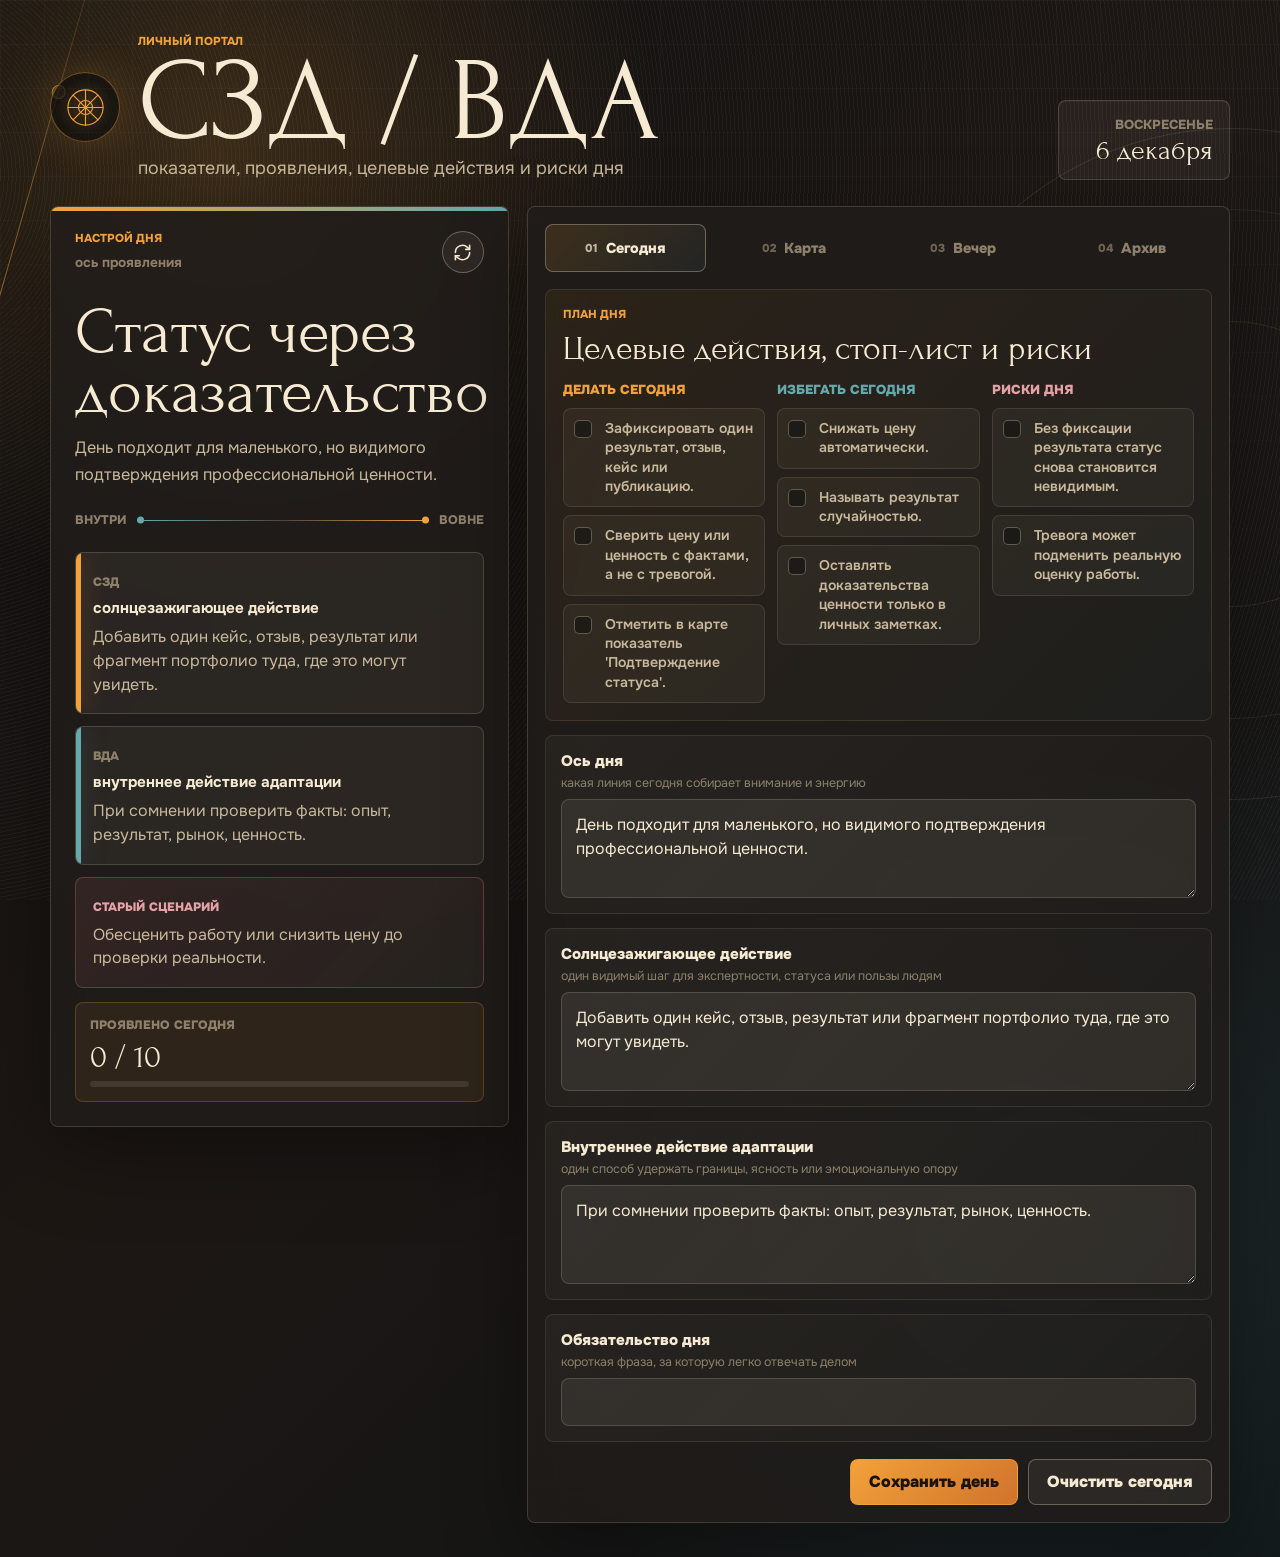
==== index.html @ efce52c2 "Initial daily alignment portal" ====
<!doctype html>
<html lang="ru">
  <head>
    <meta charset="utf-8">
    <meta name="viewport" content="width=device-width, initial-scale=1">
    <title>СЗД / ВДА | ежедневная сверка</title>
    <link rel="preconnect" href="https://fonts.googleapis.com">
    <link rel="preconnect" href="https://fonts.gstatic.com" crossorigin>
    <link href="https://fonts.googleapis.com/css2?family=Forum&family=Onest:wght@400;500;600;700;800&display=swap" rel="stylesheet">
    <link rel="stylesheet" href="styles.css">
  </head>
  <body>
    <div class="ambient" aria-hidden="true">
      <span class="solar-thread"></span>
      <span class="chart-ring"></span>
      <span class="grain"></span>
    </div>

    <main class="app-shell">
      <section class="topbar" aria-label="Панель дня">
        <div class="identity">
          <div class="mark" aria-hidden="true">
            <svg viewBox="0 0 64 64" role="img">
              <circle cx="32" cy="32" r="25"></circle>
              <circle cx="32" cy="32" r="10"></circle>
              <path d="M32 7v50M7 32h50M14.4 14.4l35.2 35.2M49.6 14.4 14.4 49.6"></path>
            </svg>
          </div>
          <div>
            <p class="eyebrow">личный портал</p>
            <h1>СЗД / ВДА</h1>
            <p class="subtitle">показатели, проявления, целевые действия и риски дня</p>
          </div>
        </div>
        <div class="date-card">
          <span id="weekday">сегодня</span>
          <strong id="dateLabel">13 мая</strong>
        </div>
      </section>

      <section class="dashboard" aria-label="Рабочая область">
        <aside class="guidance-panel">
          <div class="panel-header">
            <div>
              <p class="eyebrow">настрой дня</p>
              <span class="panel-kicker">ось проявления</span>
            </div>
            <button class="icon-button" id="refreshFocus" type="button" aria-label="Обновить фокус">
              <svg viewBox="0 0 24 24" aria-hidden="true">
                <path d="M21 12a9 9 0 0 1-15.4 6.4L3 16"></path>
                <path d="M3 21v-5h5"></path>
                <path d="M3 12A9 9 0 0 1 18.4 5.6L21 8"></path>
                <path d="M21 3v5h-5"></path>
              </svg>
            </button>
          </div>
          <h2 id="focusTitle">Экспертность в ясной форме</h2>
          <p id="focusText">Сегодня важен один видимый шаг: не просто почувствовать, а оформить интуицию в понятный вывод, структуру или рекомендацию.</p>

          <div class="axis-map" aria-label="Ось СЗД и ВДА">
            <span>внутри</span>
            <i></i>
            <span>вовне</span>
          </div>

          <div class="signal-grid">
            <article class="signal-card sun">
              <span class="signal-label">СЗД</span>
              <strong>солнцезажигающее действие</strong>
              <p id="szdSuggestion">Опубликовать короткий экспертный разбор: наблюдение, вывод, рекомендация.</p>
            </article>
            <article class="signal-card moon">
              <span class="signal-label">ВДА</span>
              <strong>внутреннее действие адаптации</strong>
              <p id="vdaSuggestion">Перед эмоциональной реакцией спросить: я защищаюсь или решаю задачу?</p>
            </article>
          </div>

          <div class="risk-box">
            <span>старый сценарий</span>
            <p id="riskSuggestion">Спрятаться в подготовку и отложить проявление.</p>
          </div>

          <div class="today-meter" aria-label="Прогресс проявлений за день">
            <span>проявлено сегодня</span>
            <strong id="meterValue">0 / 10</strong>
            <i><b id="meterFill"></b></i>
          </div>
        </aside>

        <section class="work-panel">
          <div class="tabs" role="tablist" aria-label="Режим сверки">
            <button class="tab active" type="button" data-tab="morning" role="tab" aria-selected="true">
              <span>01</span> Сегодня
            </button>
            <button class="tab" type="button" data-tab="map" role="tab" aria-selected="false">
              <span>02</span> Карта
            </button>
            <button class="tab" type="button" data-tab="evening" role="tab" aria-selected="false">
              <span>03</span> Вечер
            </button>
            <button class="tab" type="button" data-tab="history" role="tab" aria-selected="false">
              <span>04</span> Архив
            </button>
          </div>

          <form class="entry-form active" id="morningPanel" data-panel="morning">
            <section class="portal-section">
              <div class="section-heading">
                <p class="eyebrow">план дня</p>
                <h3>Целевые действия, стоп-лист и риски</h3>
              </div>
              <div class="daily-lists">
                <article class="daily-column target">
                  <span>делать сегодня</span>
                  <div class="action-list" id="targetActionList"></div>
                </article>
                <article class="daily-column avoid">
                  <span>избегать сегодня</span>
                  <div class="action-list" id="avoidActionList"></div>
                </article>
                <article class="daily-column risk">
                  <span>риски дня</span>
                  <div class="action-list" id="riskActionList"></div>
                </article>
              </div>
            </section>

            <label>
              <span>Ось дня</span>
              <small>какая линия сегодня собирает внимание и энергию</small>
              <textarea id="morningFocus" rows="3"></textarea>
            </label>
            <label>
              <span>Солнцезажигающее действие</span>
              <small>один видимый шаг для экспертности, статуса или пользы людям</small>
              <textarea id="morningSzd" rows="3"></textarea>
            </label>
            <label>
              <span>Внутреннее действие адаптации</span>
              <small>один способ удержать границы, ясность или эмоциональную опору</small>
              <textarea id="morningVda" rows="3"></textarea>
            </label>
            <label>
              <span>Обязательство дня</span>
              <small>короткая фраза, за которую легко отвечать делом</small>
              <input id="morningCommitment" type="text">
            </label>
          </form>

          <section class="portal-panel" id="mapPanel" data-panel="map" aria-label="Карта показателей">
            <div class="section-heading">
              <p class="eyebrow">карта разбора</p>
              <h3>Показатели и проявления</h3>
            </div>
            <div class="map-intro">
              <p>Отмечай не идеальность, а факт проявления: 0 не было, 1 намечено, 2 проявлено. Ноль не провал, это данные для настройки.</p>
            </div>
            <div class="indicator-grid" id="indicatorGrid"></div>
          </section>

          <form class="entry-form" id="eveningPanel" data-panel="evening">
            <section class="portal-section">
              <div class="section-heading">
                <p class="eyebrow">вечерняя сверка</p>
                <h3>Что сегодня проявилось</h3>
              </div>
              <div class="manifestation-list" id="manifestationList"></div>
            </section>

            <label>
              <span>Факты дня</span>
              <small>что реально было сделано, без самокритики и обесценивания</small>
              <textarea id="eveningDone" rows="3"></textarea>
            </label>
            <label>
              <span>Момент своей линии</span>
              <small>момент, где было ощущение внутреннего совпадения</small>
              <textarea id="eveningAligned" rows="3"></textarea>
            </label>
            <label>
              <span>Где энергия ушла</span>
              <small>обида, спасательство, тревога, молчание, обесценивание</small>
              <textarea id="eveningLeak" rows="3"></textarea>
            </label>
            <label>
              <span>Настройка на завтра</span>
              <small>что повторить, упростить или усилить</small>
              <input id="eveningTomorrow" type="text">
            </label>
          </form>

          <section class="history-panel" id="historyPanel" data-panel="history" aria-label="Архив записей">
            <div class="history-list" id="historyList"></div>
          </section>

          <div class="actions">
            <button class="primary-button" id="saveEntry" type="button">Сохранить день</button>
            <button class="secondary-button" id="clearToday" type="button">Очистить сегодня</button>
          </div>
        </section>
      </section>
    </main>

    <script src="app.js"></script>
  </body>
</html>
---- styles.css ----
:root {
  color-scheme: dark;
  --void: #11100f;
  --night: #181715;
  --panel: rgba(32, 29, 26, 0.82);
  --panel-solid: #24201c;
  --paper: #f6ead2;
  --paper-dim: #c9b99c;
  --muted: #8e806b;
  --line: rgba(246, 234, 210, 0.16);
  --line-bright: rgba(246, 234, 210, 0.3);
  --sun: #f2a23a;
  --sun-deep: #b86828;
  --water: #65a9ad;
  --water-deep: #275b64;
  --rose: #c36c72;
  --green: #8a9b68;
  --shadow: 0 28px 80px rgba(0, 0, 0, 0.36);
  --radius: 8px;
  --font-body: "Onest", "Avenir Next", "Helvetica Neue", ui-sans-serif, system-ui, sans-serif;
  --font-display: "Forum", "New York", "Iowan Old Style", Georgia, serif;
  font-family: var(--font-body);
}

* {
  box-sizing: border-box;
}

body {
  min-height: 100vh;
  margin: 0;
  overflow-x: hidden;
  background:
    radial-gradient(circle at 17% 10%, rgba(242, 162, 58, 0.18), transparent 28rem),
    radial-gradient(circle at 82% 78%, rgba(101, 169, 173, 0.14), transparent 34rem),
    linear-gradient(135deg, #0f0f0f 0%, #1d1714 45%, #101517 100%);
  color: var(--paper);
}

body::before {
  content: "";
  position: fixed;
  inset: 0;
  pointer-events: none;
  background-image:
    linear-gradient(rgba(246, 234, 210, 0.035) 1px, transparent 1px),
    linear-gradient(90deg, rgba(246, 234, 210, 0.03) 1px, transparent 1px);
  background-size: 44px 44px;
  mask-image: linear-gradient(to bottom, rgba(0, 0, 0, 0.85), transparent 82%);
}

button,
input,
textarea {
  font: inherit;
}

button {
  cursor: pointer;
}

.ambient {
  position: fixed;
  inset: 0;
  z-index: -1;
  overflow: hidden;
  pointer-events: none;
}

.solar-thread {
  position: absolute;
  left: 9vw;
  top: -12vh;
  width: 1px;
  height: 124vh;
  background: linear-gradient(to bottom, transparent, rgba(242, 162, 58, 0.72), transparent);
  transform: rotate(16deg);
  transform-origin: top;
}

.solar-thread::before,
.solar-thread::after {
  content: "";
  position: absolute;
  left: 50%;
  width: 12px;
  height: 12px;
  border: 1px solid rgba(242, 162, 58, 0.64);
  border-radius: 50%;
  transform: translateX(-50%);
}

.solar-thread::before {
  top: 18%;
  background: rgba(242, 162, 58, 0.16);
}

.solar-thread::after {
  top: 67%;
  background: rgba(101, 169, 173, 0.13);
}

.chart-ring {
  position: absolute;
  right: -18rem;
  top: 8rem;
  width: 42rem;
  height: 42rem;
  border: 1px solid rgba(246, 234, 210, 0.11);
  border-radius: 50%;
}

.chart-ring::before,
.chart-ring::after {
  content: "";
  position: absolute;
  inset: 5rem;
  border: 1px solid rgba(246, 234, 210, 0.08);
  border-radius: 50%;
}

.chart-ring::after {
  inset: 12rem;
  border-color: rgba(242, 162, 58, 0.14);
}

.grain {
  position: absolute;
  inset: -40%;
  opacity: 0.18;
  background-image:
    repeating-radial-gradient(circle at 17% 33%, rgba(255, 255, 255, 0.22) 0 1px, transparent 1px 4px);
  filter: blur(0.6px);
}

.app-shell {
  width: min(1180px, calc(100vw - 32px));
  margin: 0 auto;
  padding: 34px 0;
}

.topbar {
  display: flex;
  align-items: flex-end;
  justify-content: space-between;
  gap: 22px;
  margin-bottom: 26px;
}

.identity {
  display: flex;
  align-items: center;
  gap: 18px;
}

.mark {
  display: grid;
  flex: 0 0 auto;
  width: 70px;
  height: 70px;
  place-items: center;
  border: 1px solid rgba(242, 162, 58, 0.42);
  border-radius: 50%;
  background:
    radial-gradient(circle, rgba(242, 162, 58, 0.16), transparent 58%),
    rgba(17, 16, 15, 0.7);
  box-shadow: 0 0 42px rgba(242, 162, 58, 0.18);
}

.mark svg {
  width: 45px;
  height: 45px;
  fill: none;
  stroke: var(--sun);
  stroke-linecap: round;
  stroke-width: 1.6;
}

.eyebrow {
  margin: 0 0 5px;
  color: var(--sun);
  font-size: 0.72rem;
  font-weight: 800;
  letter-spacing: 0;
  text-transform: uppercase;
}

h1,
h2,
h3,
h4,
p {
  margin-top: 0;
}

h1 {
  margin-bottom: 5px;
  font-family: var(--font-display);
  font-size: 7.4rem;
  font-weight: 400;
  line-height: 0.82;
  letter-spacing: 0;
}

.subtitle {
  max-width: 560px;
  margin: 0;
  color: var(--paper-dim);
  font-size: 1.12rem;
  line-height: 1.35;
}

.date-card {
  min-width: 172px;
  padding: 15px 16px;
  border: 1px solid var(--line);
  border-radius: var(--radius);
  background: rgba(246, 234, 210, 0.055);
  text-align: right;
  box-shadow: inset 0 1px 0 rgba(255, 255, 255, 0.04);
}

.date-card span,
.date-card strong {
  display: block;
}

.date-card span {
  color: var(--muted);
  font-size: 0.82rem;
  font-weight: 800;
  text-transform: uppercase;
}

.date-card strong {
  margin-top: 4px;
  font-family: var(--font-display);
  font-size: 1.72rem;
  font-weight: 400;
  line-height: 1;
}

.dashboard {
  display: grid;
  grid-template-columns: minmax(300px, 0.9fr) minmax(0, 1.38fr);
  gap: 18px;
  align-items: start;
}

.guidance-panel,
.work-panel {
  border: 1px solid var(--line);
  border-radius: var(--radius);
  background: var(--panel);
  box-shadow: var(--shadow);
  backdrop-filter: blur(18px);
}

.guidance-panel {
  position: sticky;
  top: 18px;
  overflow: hidden;
  padding: 24px;
}

.guidance-panel::before {
  content: "";
  position: absolute;
  inset: 0 0 auto;
  height: 4px;
  background: linear-gradient(90deg, var(--sun), var(--water));
}

.panel-header {
  display: flex;
  align-items: flex-start;
  justify-content: space-between;
  gap: 12px;
}

.panel-kicker {
  color: var(--muted);
  font-size: 0.85rem;
  font-weight: 700;
}

.icon-button {
  display: inline-grid;
  width: 42px;
  height: 42px;
  place-items: center;
  border: 1px solid var(--line-bright);
  border-radius: 50%;
  background: rgba(246, 234, 210, 0.06);
  color: var(--paper);
  transition: transform 180ms ease, border-color 180ms ease, background 180ms ease;
}

.icon-button:hover {
  transform: rotate(16deg) scale(1.04);
  border-color: rgba(242, 162, 58, 0.72);
  background: rgba(242, 162, 58, 0.1);
}

.icon-button svg {
  width: 19px;
  height: 19px;
  fill: none;
  stroke: currentColor;
  stroke-linecap: round;
  stroke-linejoin: round;
  stroke-width: 2;
}

.guidance-panel h2 {
  max-width: 12ch;
  margin: 30px 0 13px;
  font-family: var(--font-display);
  font-size: 4.05rem;
  font-weight: 400;
  line-height: 0.92;
  letter-spacing: 0;
}

.guidance-panel > p {
  color: var(--paper-dim);
  font-size: 1.02rem;
  line-height: 1.62;
}

.axis-map {
  display: grid;
  grid-template-columns: auto 1fr auto;
  gap: 10px;
  align-items: center;
  margin: 24px 0;
  color: var(--muted);
  font-size: 0.78rem;
  font-weight: 800;
  letter-spacing: 0;
  text-transform: uppercase;
}

.axis-map i {
  position: relative;
  height: 1px;
  background: linear-gradient(90deg, var(--water), rgba(246, 234, 210, 0.2), var(--sun));
}

.axis-map i::before,
.axis-map i::after {
  content: "";
  position: absolute;
  top: 50%;
  width: 7px;
  height: 7px;
  border-radius: 50%;
  transform: translateY(-50%);
}

.axis-map i::before {
  left: 0;
  background: var(--water);
}

.axis-map i::after {
  right: 0;
  background: var(--sun);
}

.signal-grid {
  display: grid;
  gap: 12px;
}

.signal-card,
.risk-box {
  position: relative;
  overflow: hidden;
  padding: 17px;
  border: 1px solid var(--line);
  border-radius: var(--radius);
  background: rgba(246, 234, 210, 0.055);
}

.signal-card::before {
  content: "";
  position: absolute;
  inset: 0 auto 0 0;
  width: 5px;
}

.signal-card.sun::before {
  background: var(--sun);
  box-shadow: 0 0 24px rgba(242, 162, 58, 0.4);
}

.signal-card.moon::before {
  background: var(--water);
  box-shadow: 0 0 24px rgba(101, 169, 173, 0.36);
}

.signal-label,
.risk-box span {
  display: inline-block;
  margin-bottom: 8px;
  color: var(--muted);
  font-size: 0.76rem;
  font-weight: 900;
  letter-spacing: 0;
  text-transform: uppercase;
}

.signal-card strong {
  display: block;
  margin-bottom: 7px;
  font-size: 0.95rem;
  color: var(--paper);
}

.signal-card p,
.risk-box p {
  margin-bottom: 0;
  color: var(--paper-dim);
  line-height: 1.48;
}

.risk-box {
  margin-top: 12px;
  border-color: rgba(195, 108, 114, 0.35);
  background: linear-gradient(135deg, rgba(195, 108, 114, 0.12), rgba(246, 234, 210, 0.035));
}

.risk-box span {
  color: #e4a1a6;
}

.work-panel {
  padding: 17px;
}

.tabs {
  display: grid;
  grid-template-columns: repeat(4, minmax(0, 1fr));
  gap: 8px;
  margin-bottom: 17px;
}

.tab {
  display: flex;
  min-height: 48px;
  align-items: center;
  justify-content: center;
  gap: 8px;
  padding: 0 10px;
  border: 1px solid transparent;
  border-radius: var(--radius);
  background: transparent;
  color: var(--muted);
  font-size: 0.9rem;
  font-weight: 850;
  transition: color 180ms ease, background 180ms ease, border-color 180ms ease, transform 180ms ease;
}

.tab span {
  color: inherit;
  font-size: 0.72rem;
  opacity: 0.72;
}

.tab:hover {
  color: var(--paper);
  transform: translateY(-1px);
}

.tab.active {
  border-color: var(--line-bright);
  background: linear-gradient(135deg, rgba(242, 162, 58, 0.14), rgba(101, 169, 173, 0.08));
  color: var(--paper);
}

.entry-form,
.history-panel,
.portal-panel {
  display: none;
}

.entry-form.active,
.history-panel.active,
.portal-panel.active {
  display: grid;
  gap: 14px;
  animation: riseIn 360ms ease both;
}

.portal-section,
.map-intro {
  padding: 17px;
  border: 1px solid rgba(246, 234, 210, 0.1);
  border-radius: var(--radius);
  background:
    linear-gradient(135deg, rgba(242, 162, 58, 0.08), rgba(101, 169, 173, 0.045)),
    rgba(17, 16, 15, 0.22);
}

.section-heading {
  display: grid;
  gap: 5px;
  margin-bottom: 14px;
}

.section-heading h3 {
  margin-bottom: 0;
  font-family: var(--font-display);
  font-size: 2.15rem;
  font-weight: 400;
  line-height: 1;
}

.map-intro {
  color: var(--paper-dim);
  line-height: 1.48;
}

.map-intro p {
  margin-bottom: 0;
}

.daily-lists {
  display: grid;
  grid-template-columns: repeat(3, minmax(0, 1fr));
  gap: 12px;
}

.daily-column {
  display: grid;
  align-content: start;
  gap: 10px;
  min-width: 0;
}

.daily-column > span {
  color: var(--paper);
  font-size: 0.82rem;
  font-weight: 900;
  text-transform: uppercase;
}

.daily-column.target > span {
  color: var(--sun);
}

.daily-column.avoid > span {
  color: var(--water);
}

.daily-column.risk > span {
  color: #e4a1a6;
}

.action-list {
  display: grid;
  gap: 8px;
}

.action-row {
  display: grid;
  grid-template-columns: 22px 1fr;
  gap: 9px;
  align-items: start;
  min-height: 0;
  padding: 10px;
  border-color: rgba(246, 234, 210, 0.11);
  background: rgba(246, 234, 210, 0.045);
}

.action-row span {
  color: var(--paper-dim);
  font-size: 0.88rem;
  font-weight: 600;
  line-height: 1.38;
}

.action-row input[type="checkbox"] {
  appearance: none;
  width: 18px;
  height: 18px;
  min-height: 18px;
  margin: 1px 0 0;
  padding: 0;
  border: 1px solid var(--line-bright);
  border-radius: 5px;
  background: rgba(17, 16, 15, 0.52);
}

.action-row input[type="checkbox"]:checked {
  border-color: var(--sun);
  background:
    linear-gradient(135deg, rgba(242, 162, 58, 0.95), rgba(101, 169, 173, 0.75));
  box-shadow: 0 0 16px rgba(242, 162, 58, 0.22);
}

.indicator-grid {
  display: grid;
  grid-template-columns: repeat(2, minmax(0, 1fr));
  gap: 12px;
}

.indicator-card {
  position: relative;
  overflow: hidden;
  padding: 16px;
  border: 1px solid var(--line);
  border-radius: var(--radius);
  background: rgba(246, 234, 210, 0.055);
}

.indicator-card::before {
  content: "";
  position: absolute;
  inset: 0 auto 0 0;
  width: 4px;
}

.indicator-card.sun::before {
  background: var(--sun);
}

.indicator-card.moon::before {
  background: var(--water);
}

.indicator-card header {
  display: grid;
  gap: 5px;
  margin-bottom: 10px;
}

.indicator-card header span {
  color: var(--muted);
  font-size: 0.74rem;
  font-weight: 900;
}

.indicator-card h4 {
  margin-bottom: 0;
  color: var(--paper);
  font-size: 1.05rem;
  line-height: 1.18;
}

.indicator-card p {
  margin-bottom: 12px;
  color: var(--paper-dim);
  font-size: 0.9rem;
  line-height: 1.45;
}

.indicator-card dl {
  display: grid;
  gap: 9px;
  margin: 0 0 13px;
}

.indicator-card dl div {
  display: grid;
  gap: 3px;
}

.indicator-card dt {
  color: var(--muted);
  font-size: 0.72rem;
  font-weight: 900;
  text-transform: uppercase;
}

.indicator-card dd {
  margin: 0;
  color: var(--paper-dim);
  font-size: 0.84rem;
  line-height: 1.38;
}

.score-control {
  display: grid;
  grid-template-columns: repeat(3, 34px) 1fr;
  gap: 7px;
  align-items: center;
  margin-top: auto;
}

.score-button {
  width: 34px;
  height: 34px;
  border: 1px solid var(--line);
  border-radius: 50%;
  background: rgba(246, 234, 210, 0.05);
  color: var(--paper-dim);
  font-weight: 900;
}

.score-button.selected {
  border-color: rgba(242, 162, 58, 0.8);
  background: var(--sun);
  color: #1b120b;
}

.score-control span {
  color: var(--muted);
  font-size: 0.78rem;
  font-weight: 800;
}

.manifestation-list {
  display: grid;
  gap: 9px;
}

.manifestation-item,
.manifestation-empty {
  padding: 12px;
  border: 1px solid var(--line);
  border-radius: var(--radius);
  background: rgba(246, 234, 210, 0.05);
}

.manifestation-item {
  display: grid;
  gap: 5px;
}

.manifestation-item span {
  color: var(--muted);
  font-size: 0.72rem;
  font-weight: 900;
}

.manifestation-item strong {
  color: var(--paper);
}

.manifestation-item p,
.manifestation-empty {
  margin-bottom: 0;
  color: var(--paper-dim);
  font-size: 0.9rem;
  line-height: 1.42;
}

.today-meter {
  display: grid;
  gap: 8px;
  margin-top: 14px;
  padding: 14px;
  border: 1px solid rgba(242, 162, 58, 0.24);
  border-radius: var(--radius);
  background: rgba(242, 162, 58, 0.075);
}

.today-meter span {
  color: var(--muted);
  font-size: 0.76rem;
  font-weight: 900;
  text-transform: uppercase;
}

.today-meter strong {
  color: var(--paper);
  font-family: var(--font-display);
  font-size: 2rem;
  font-weight: 400;
  line-height: 1;
}

.today-meter i {
  overflow: hidden;
  height: 6px;
  border-radius: 999px;
  background: rgba(246, 234, 210, 0.1);
}

.today-meter b {
  display: block;
  width: 0%;
  height: 100%;
  border-radius: inherit;
  background: linear-gradient(90deg, var(--water), var(--sun));
  transition: width 220ms ease;
}

label {
  display: grid;
  gap: 7px;
  padding: 15px;
  border: 1px solid rgba(246, 234, 210, 0.1);
  border-radius: var(--radius);
  background:
    linear-gradient(135deg, rgba(246, 234, 210, 0.05), rgba(246, 234, 210, 0.02)),
    rgba(17, 16, 15, 0.22);
}

label span {
  color: var(--paper);
  font-size: 0.95rem;
  font-weight: 850;
}

label small {
  margin-top: -3px;
  color: var(--muted);
  font-size: 0.78rem;
  line-height: 1.35;
}

textarea,
input {
  width: 100%;
  border: 1px solid var(--line);
  border-radius: var(--radius);
  background: rgba(246, 234, 210, 0.075);
  color: var(--paper);
  outline: none;
  transition: border-color 180ms ease, background 180ms ease, box-shadow 180ms ease;
}

textarea {
  min-height: 98px;
  padding: 13px 14px;
  line-height: 1.48;
  resize: vertical;
}

input {
  min-height: 48px;
  padding: 0 14px;
}

textarea:focus,
input:focus,
button:focus-visible {
  border-color: rgba(101, 169, 173, 0.8);
  background: rgba(246, 234, 210, 0.1);
  box-shadow: 0 0 0 3px rgba(101, 169, 173, 0.16);
}

.actions {
  display: flex;
  justify-content: flex-end;
  gap: 10px;
  margin-top: 17px;
}

.primary-button,
.secondary-button {
  min-height: 46px;
  padding: 0 18px;
  border-radius: var(--radius);
  font-weight: 900;
  transition: transform 180ms ease, border-color 180ms ease, background 180ms ease;
}

.primary-button {
  border: 1px solid rgba(242, 162, 58, 0.65);
  background: linear-gradient(135deg, var(--sun), #d0732c);
  color: #1b120b;
}

.secondary-button {
  border: 1px solid var(--line-bright);
  background: rgba(246, 234, 210, 0.06);
  color: var(--paper);
}

.primary-button:hover,
.secondary-button:hover {
  transform: translateY(-1px);
}

.history-list {
  display: grid;
  gap: 12px;
  min-height: 393px;
}

.history-item {
  padding: 16px;
  border: 1px solid var(--line);
  border-radius: var(--radius);
  background: rgba(246, 234, 210, 0.055);
}

.history-item header {
  display: flex;
  justify-content: space-between;
  gap: 12px;
  margin-bottom: 10px;
  color: var(--muted);
  font-size: 0.8rem;
  font-weight: 900;
  text-transform: uppercase;
}

.history-item p {
  margin-bottom: 8px;
  color: var(--paper-dim);
  line-height: 1.46;
}

.history-item strong {
  color: var(--paper);
}

.history-empty {
  display: grid;
  min-height: 330px;
  place-items: center;
  border: 1px dashed var(--line-bright);
  border-radius: var(--radius);
  color: var(--muted);
  text-align: center;
}

@keyframes riseIn {
  from {
    opacity: 0;
    transform: translateY(8px);
  }

  to {
    opacity: 1;
    transform: translateY(0);
  }
}

@media (prefers-reduced-motion: reduce) {
  *,
  *::before,
  *::after {
    animation-duration: 1ms !important;
    scroll-behavior: auto !important;
    transition-duration: 1ms !important;
  }
}

@media (max-width: 900px) {
  .app-shell {
    width: min(100vw - 24px, 700px);
    padding: 22px 0;
  }

  .topbar,
  .dashboard {
    display: grid;
    grid-template-columns: 1fr;
  }

  .topbar {
    align-items: start;
  }

  .date-card {
    width: 100%;
    text-align: left;
  }

  .guidance-panel {
    position: static;
  }

  .guidance-panel h2 {
    max-width: 100%;
    font-size: 3.2rem;
  }

  .daily-lists,
  .indicator-grid {
    grid-template-columns: 1fr;
  }
}

@media (max-width: 560px) {
  .app-shell {
    width: calc(100vw - 18px);
    padding: 14px 0;
  }

  .identity {
    align-items: flex-start;
    gap: 12px;
  }

  .mark {
    width: 52px;
    height: 52px;
  }

  .mark svg {
    width: 33px;
    height: 33px;
  }

  h1 {
    font-size: 4rem;
  }

  .subtitle {
    font-size: 1rem;
  }

  .guidance-panel h2 {
    font-size: 2.65rem;
  }

  .guidance-panel,
  .work-panel {
    padding: 14px;
  }

  .tabs {
    grid-template-columns: 1fr;
  }

  .actions {
    display: grid;
  }
}
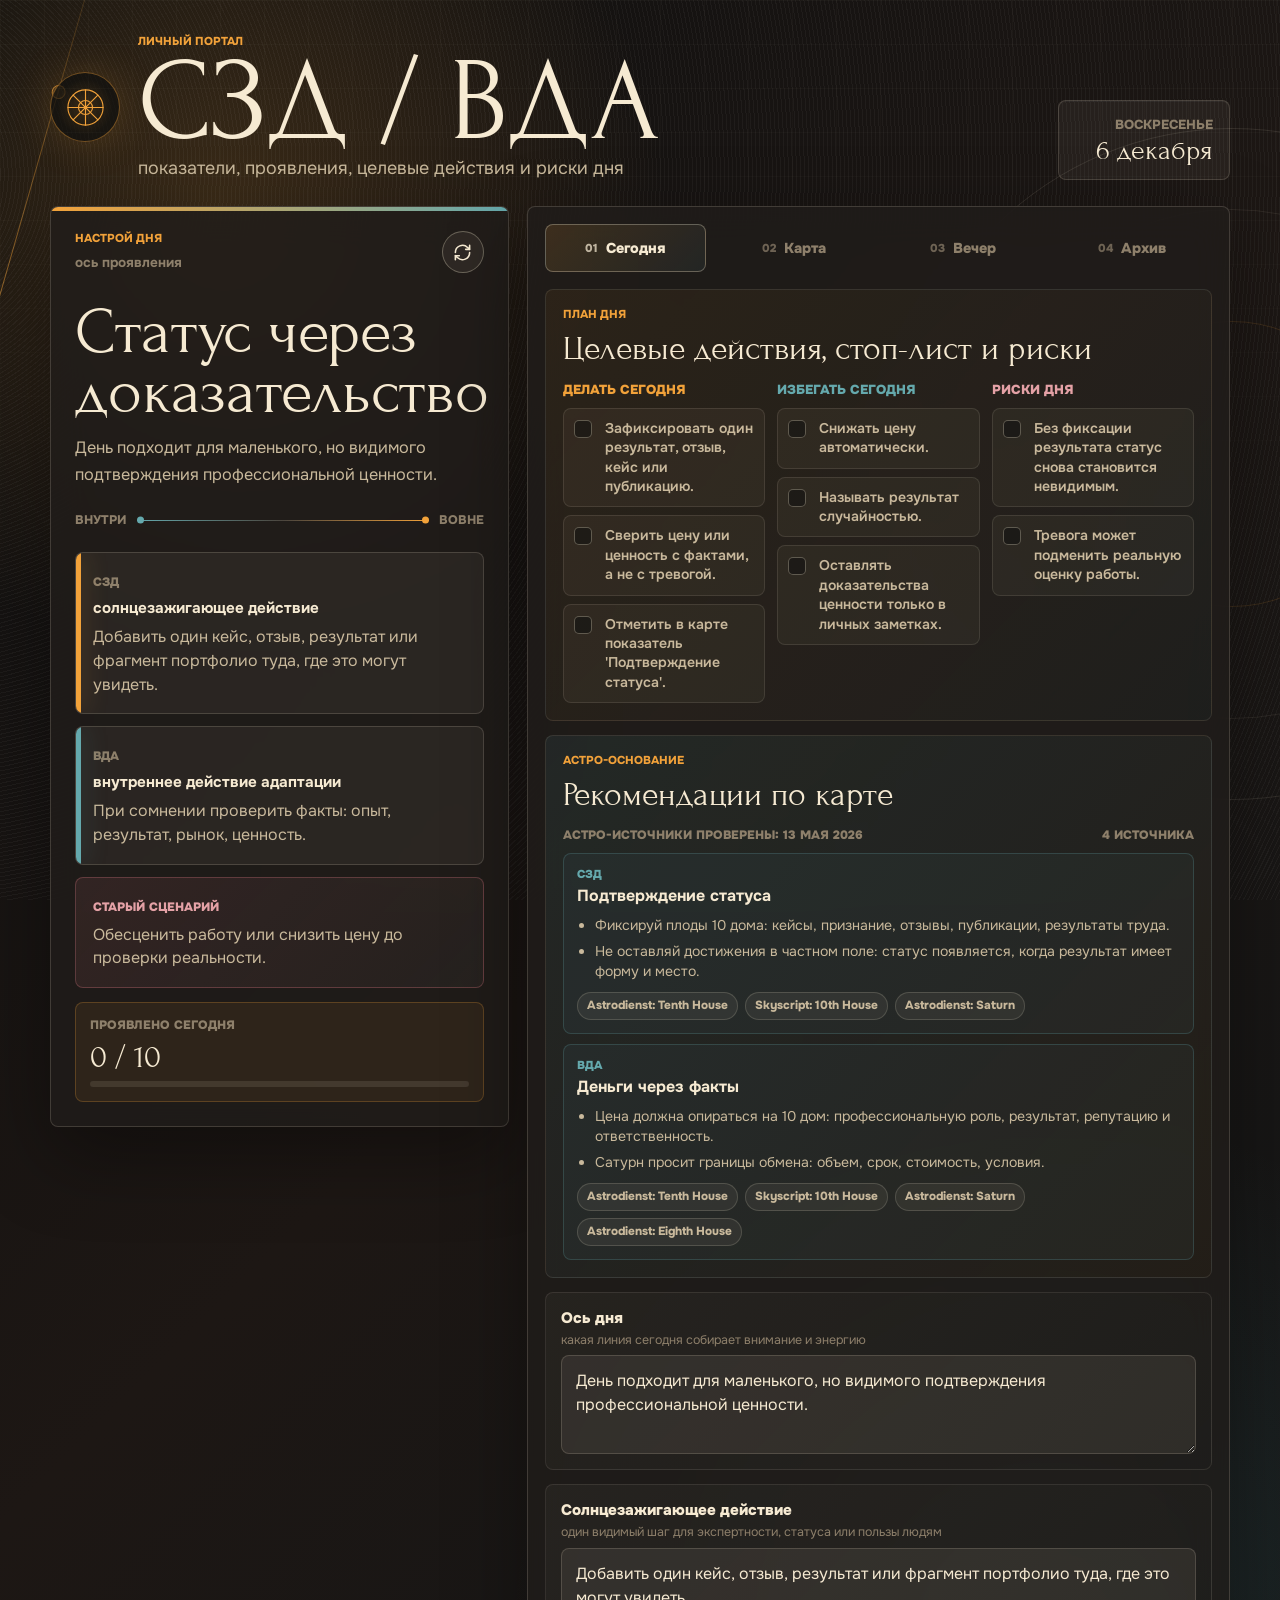
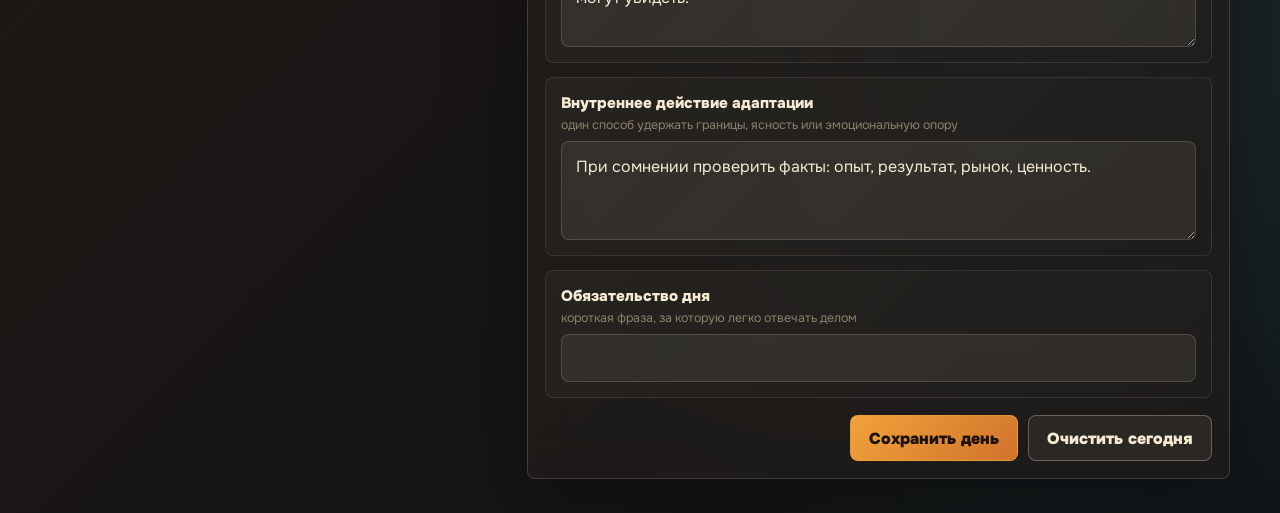
==== commit 848807a2: "Use astrological recommendation sources" ====
--- a/index.html
+++ b/index.html
@@ -126,6 +126,14 @@
               </div>
             </section>
 
+            <section class="portal-section evidence-section">
+              <div class="section-heading">
+                <p class="eyebrow">астро-основание</p>
+                <h3>Рекомендации по карте</h3>
+              </div>
+              <div class="recommendation-list" id="onlineRecommendationList"></div>
+            </section>
+
             <label>
               <span>Ось дня</span>
               <small>какая линия сегодня собирает внимание и энергию</small>
@@ -154,8 +162,9 @@
               <h3>Показатели и проявления</h3>
             </div>
             <div class="map-intro">
-              <p>Отмечай не идеальность, а факт проявления: 0 не было, 1 намечено, 2 проявлено. Ноль не провал, это данные для настройки.</p>
+              <p>Отмечай не идеальность, а факт проявления: 0 не было, 1 намечено, 2 проявлено. Источники здесь авторитетны внутри западной астрологической традиции.</p>
             </div>
+            <div class="source-dock" id="sourceDock"></div>
             <div class="indicator-grid" id="indicatorGrid"></div>
           </section>
 
--- a/styles.css
+++ b/styles.css
@@ -526,6 +526,108 @@
   margin-bottom: 0;
 }
 
+.evidence-section {
+  background:
+    linear-gradient(135deg, rgba(101, 169, 173, 0.11), rgba(242, 162, 58, 0.04)),
+    rgba(17, 16, 15, 0.22);
+}
+
+.recommendation-list {
+  display: grid;
+  gap: 10px;
+}
+
+.evidence-meta,
+.source-dock {
+  display: flex;
+  align-items: center;
+  justify-content: space-between;
+  gap: 10px;
+  color: var(--muted);
+  font-size: 0.76rem;
+  font-weight: 900;
+  text-transform: uppercase;
+}
+
+.source-dock {
+  align-items: flex-start;
+  margin-bottom: 4px;
+  padding: 13px;
+  border: 1px solid var(--line);
+  border-radius: var(--radius);
+  background: rgba(246, 234, 210, 0.045);
+}
+
+.source-dock div,
+.source-links {
+  display: flex;
+  flex-wrap: wrap;
+  gap: 7px;
+}
+
+.recommendation-card,
+.evidence-block {
+  border: 1px solid rgba(101, 169, 173, 0.24);
+  border-radius: var(--radius);
+  background: rgba(101, 169, 173, 0.055);
+}
+
+.recommendation-card {
+  display: grid;
+  gap: 10px;
+  padding: 13px;
+}
+
+.recommendation-card header {
+  display: grid;
+  gap: 4px;
+}
+
+.recommendation-card header span {
+  color: var(--water);
+  font-size: 0.72rem;
+  font-weight: 900;
+}
+
+.recommendation-card strong,
+.evidence-block strong {
+  color: var(--paper);
+  line-height: 1.25;
+}
+
+.recommendation-card ul,
+.evidence-block ul {
+  display: grid;
+  gap: 6px;
+  margin: 0;
+  padding-left: 18px;
+  color: var(--paper-dim);
+  font-size: 0.88rem;
+  line-height: 1.42;
+}
+
+.source-links a,
+.source-dock a {
+  display: inline-flex;
+  align-items: center;
+  min-height: 28px;
+  max-width: 100%;
+  padding: 0 9px;
+  border: 1px solid rgba(246, 234, 210, 0.16);
+  border-radius: 999px;
+  background: rgba(246, 234, 210, 0.06);
+  color: var(--paper-dim);
+  font-size: 0.74rem;
+  font-weight: 800;
+  text-decoration: none;
+}
+
+.source-links a:hover,
+.source-dock a:hover {
+  border-color: rgba(242, 162, 58, 0.55);
+  color: var(--paper);
+}
+
 .daily-lists {
   display: grid;
   grid-template-columns: repeat(3, minmax(0, 1fr));
@@ -659,7 +761,7 @@
 .indicator-card dl {
   display: grid;
   gap: 9px;
-  margin: 0 0 13px;
+  margin: 0 0 12px;
 }
 
 .indicator-card dl div {
@@ -679,6 +781,17 @@
   color: var(--paper-dim);
   font-size: 0.84rem;
   line-height: 1.38;
+}
+
+.evidence-block {
+  display: grid;
+  gap: 10px;
+  margin-bottom: 13px;
+  padding: 12px;
+}
+
+.evidence-block strong {
+  font-size: 0.88rem;
 }
 
 .score-control {
@@ -976,6 +1089,11 @@
   .indicator-grid {
     grid-template-columns: 1fr;
   }
+
+  .evidence-meta,
+  .source-dock {
+    display: grid;
+  }
 }
 
 @media (max-width: 560px) {
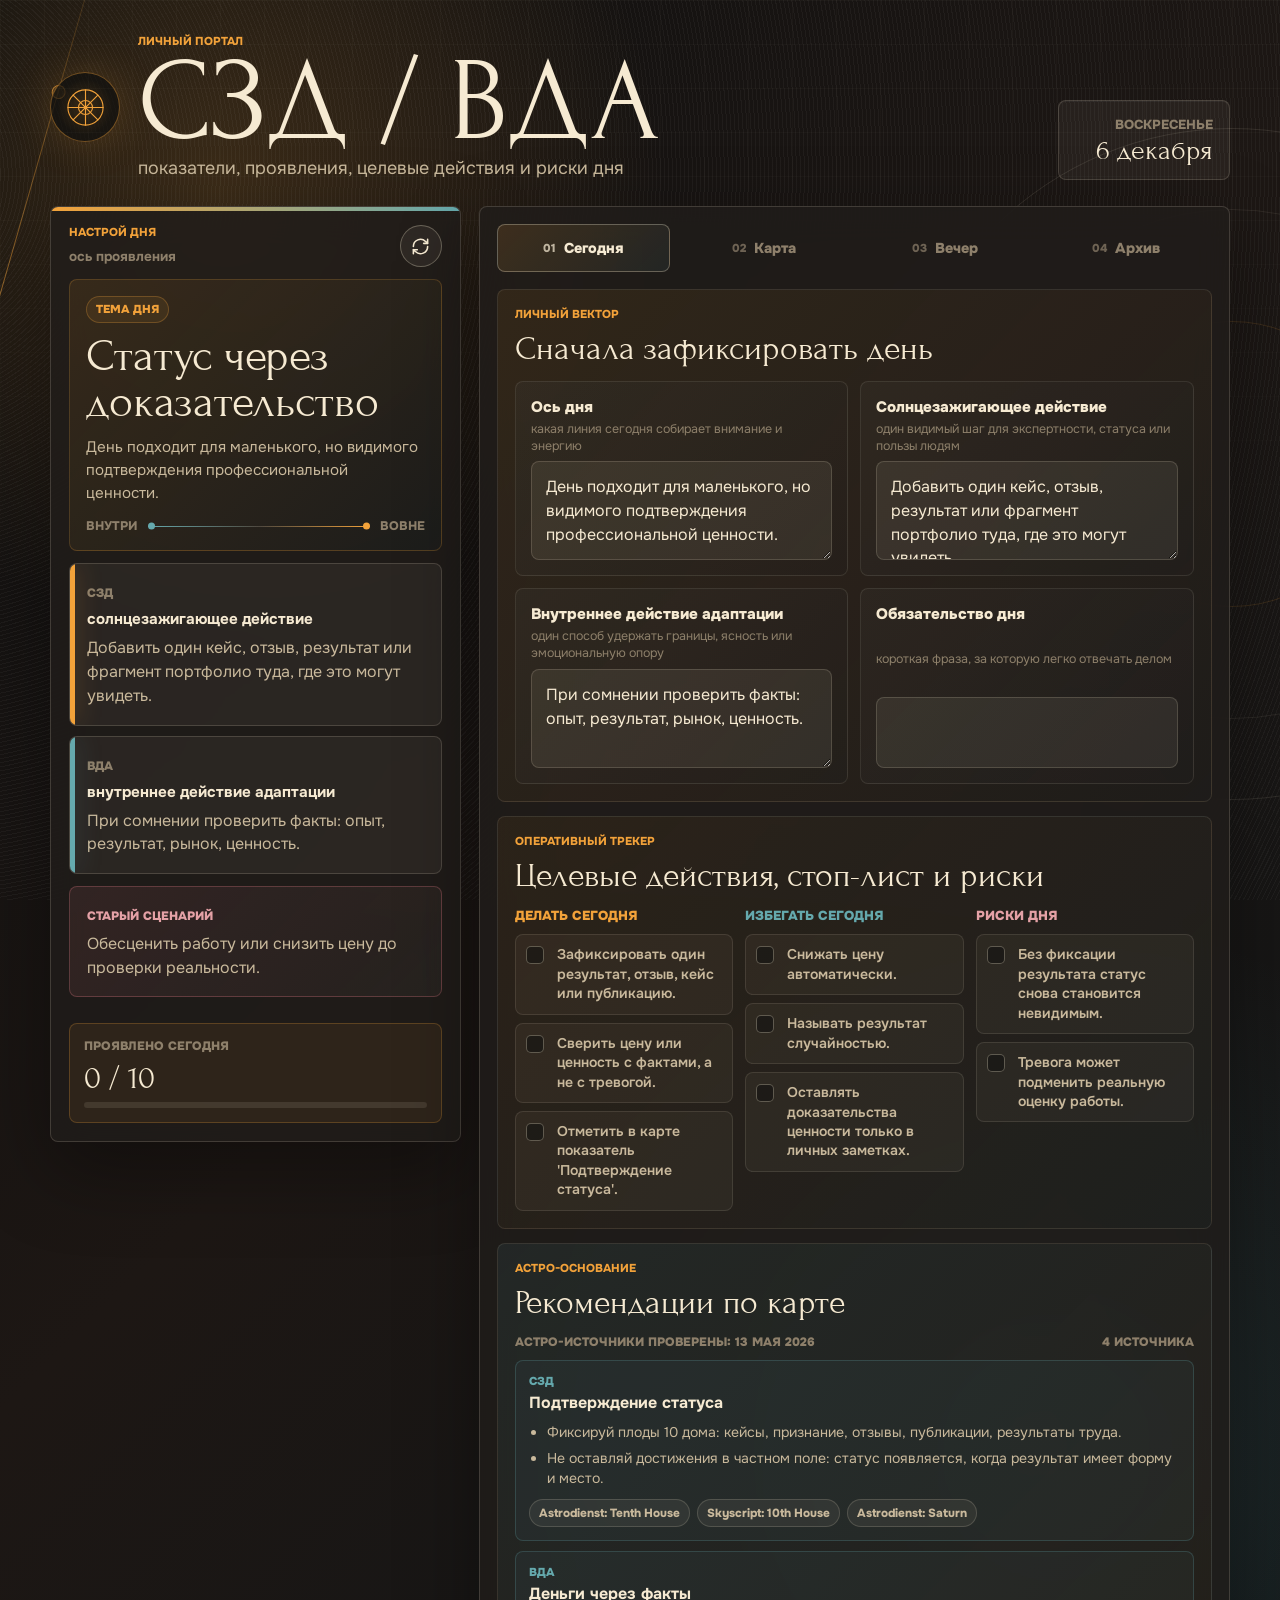
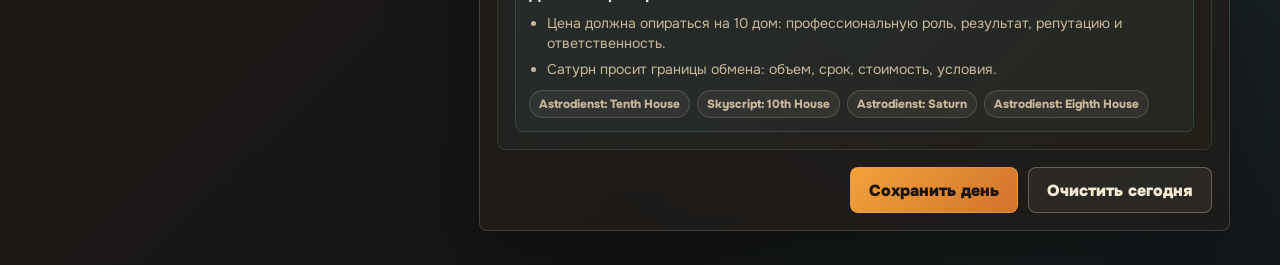
==== commit 1d278404: "Refine portal layout hierarchy" ====
--- a/index.html
+++ b/index.html
@@ -54,13 +54,17 @@
               </svg>
             </button>
           </div>
-          <h2 id="focusTitle">Экспертность в ясной форме</h2>
-          <p id="focusText">Сегодня важен один видимый шаг: не просто почувствовать, а оформить интуицию в понятный вывод, структуру или рекомендацию.</p>
-
-          <div class="axis-map" aria-label="Ось СЗД и ВДА">
-            <span>внутри</span>
-            <i></i>
-            <span>вовне</span>
+
+          <div class="focus-card">
+            <span class="focus-chip">тема дня</span>
+            <h2 id="focusTitle">Экспертность в ясной форме</h2>
+            <p id="focusText">Сегодня важен один видимый шаг: не просто почувствовать, а оформить интуицию в понятный вывод, структуру или рекомендацию.</p>
+
+            <div class="axis-map" aria-label="Ось СЗД и ВДА">
+              <span>внутри</span>
+              <i></i>
+              <span>вовне</span>
+            </div>
           </div>
 
           <div class="signal-grid">
@@ -105,9 +109,38 @@
           </div>
 
           <form class="entry-form active" id="morningPanel" data-panel="morning">
+            <section class="portal-section daily-setup">
+              <div class="section-heading">
+                <p class="eyebrow">личный вектор</p>
+                <h3>Сначала зафиксировать день</h3>
+              </div>
+              <div class="entry-grid">
+                <label>
+                  <span>Ось дня</span>
+                  <small>какая линия сегодня собирает внимание и энергию</small>
+                  <textarea id="morningFocus" rows="3"></textarea>
+                </label>
+                <label>
+                  <span>Солнцезажигающее действие</span>
+                  <small>один видимый шаг для экспертности, статуса или пользы людям</small>
+                  <textarea id="morningSzd" rows="3"></textarea>
+                </label>
+                <label>
+                  <span>Внутреннее действие адаптации</span>
+                  <small>один способ удержать границы, ясность или эмоциональную опору</small>
+                  <textarea id="morningVda" rows="3"></textarea>
+                </label>
+                <label>
+                  <span>Обязательство дня</span>
+                  <small>короткая фраза, за которую легко отвечать делом</small>
+                  <input id="morningCommitment" type="text">
+                </label>
+              </div>
+            </section>
+
             <section class="portal-section">
               <div class="section-heading">
-                <p class="eyebrow">план дня</p>
+                <p class="eyebrow">оперативный трекер</p>
                 <h3>Целевые действия, стоп-лист и риски</h3>
               </div>
               <div class="daily-lists">
@@ -133,27 +166,6 @@
               </div>
               <div class="recommendation-list" id="onlineRecommendationList"></div>
             </section>
-
-            <label>
-              <span>Ось дня</span>
-              <small>какая линия сегодня собирает внимание и энергию</small>
-              <textarea id="morningFocus" rows="3"></textarea>
-            </label>
-            <label>
-              <span>Солнцезажигающее действие</span>
-              <small>один видимый шаг для экспертности, статуса или пользы людям</small>
-              <textarea id="morningSzd" rows="3"></textarea>
-            </label>
-            <label>
-              <span>Внутреннее действие адаптации</span>
-              <small>один способ удержать границы, ясность или эмоциональную опору</small>
-              <textarea id="morningVda" rows="3"></textarea>
-            </label>
-            <label>
-              <span>Обязательство дня</span>
-              <small>короткая фраза, за которую легко отвечать делом</small>
-              <input id="morningCommitment" type="text">
-            </label>
           </form>
 
           <section class="portal-panel" id="mapPanel" data-panel="map" aria-label="Карта показателей">
--- a/styles.css
+++ b/styles.css
@@ -242,7 +242,7 @@
 
 .dashboard {
   display: grid;
-  grid-template-columns: minmax(300px, 0.9fr) minmax(0, 1.38fr);
+  grid-template-columns: minmax(300px, 0.82fr) minmax(0, 1.5fr);
   gap: 18px;
   align-items: start;
 }
@@ -260,7 +260,9 @@
   position: sticky;
   top: 18px;
   overflow: hidden;
-  padding: 24px;
+  display: grid;
+  gap: 12px;
+  padding: 18px;
 }
 
 .guidance-panel::before {
@@ -312,20 +314,44 @@
   stroke-width: 2;
 }
 
+.focus-card {
+  display: grid;
+  gap: 11px;
+  padding: 16px;
+  border: 1px solid rgba(242, 162, 58, 0.22);
+  border-radius: var(--radius);
+  background:
+    linear-gradient(135deg, rgba(242, 162, 58, 0.12), rgba(101, 169, 173, 0.04)),
+    rgba(17, 16, 15, 0.28);
+}
+
+.focus-chip {
+  justify-self: start;
+  padding: 5px 9px;
+  border: 1px solid rgba(242, 162, 58, 0.26);
+  border-radius: 999px;
+  background: rgba(242, 162, 58, 0.08);
+  color: var(--sun);
+  font-size: 0.72rem;
+  font-weight: 900;
+  text-transform: uppercase;
+}
+
 .guidance-panel h2 {
-  max-width: 12ch;
-  margin: 30px 0 13px;
+  max-width: 100%;
+  margin: 0;
   font-family: var(--font-display);
-  font-size: 4.05rem;
+  font-size: 2.9rem;
   font-weight: 400;
-  line-height: 0.92;
+  line-height: 0.98;
   letter-spacing: 0;
 }
 
-.guidance-panel > p {
+.focus-card p {
+  margin-bottom: 0;
   color: var(--paper-dim);
-  font-size: 1.02rem;
-  line-height: 1.62;
+  font-size: 0.95rem;
+  line-height: 1.52;
 }
 
 .axis-map {
@@ -333,7 +359,7 @@
   grid-template-columns: auto 1fr auto;
   gap: 10px;
   align-items: center;
-  margin: 24px 0;
+  margin: 2px 0 0;
   color: var(--muted);
   font-size: 0.78rem;
   font-weight: 800;
@@ -370,7 +396,8 @@
 
 .signal-grid {
   display: grid;
-  gap: 12px;
+  grid-template-columns: 1fr;
+  gap: 10px;
 }
 
 .signal-card,
@@ -426,7 +453,6 @@
 }
 
 .risk-box {
-  margin-top: 12px;
   border-color: rgba(195, 108, 114, 0.35);
   background: linear-gradient(135deg, rgba(195, 108, 114, 0.12), rgba(246, 234, 210, 0.035));
 }
@@ -501,6 +527,24 @@
   background:
     linear-gradient(135deg, rgba(242, 162, 58, 0.08), rgba(101, 169, 173, 0.045)),
     rgba(17, 16, 15, 0.22);
+}
+
+.daily-setup {
+  background:
+    linear-gradient(135deg, rgba(242, 162, 58, 0.1), rgba(246, 234, 210, 0.02)),
+    rgba(17, 16, 15, 0.22);
+}
+
+.entry-grid {
+  display: grid;
+  grid-template-columns: repeat(2, minmax(0, 1fr));
+  gap: 12px;
+}
+
+.entry-grid label:first-child,
+.entry-grid label:nth-child(2),
+.entry-grid label:nth-child(3) {
+  min-height: 178px;
 }
 
 .section-heading {
@@ -1086,8 +1130,15 @@
   }
 
   .daily-lists,
-  .indicator-grid {
+  .indicator-grid,
+  .entry-grid {
     grid-template-columns: 1fr;
+  }
+
+  .entry-grid label:first-child,
+  .entry-grid label:nth-child(2),
+  .entry-grid label:nth-child(3) {
+    min-height: 0;
   }
 
   .evidence-meta,
@@ -1126,7 +1177,7 @@
   }
 
   .guidance-panel h2 {
-    font-size: 2.65rem;
+    font-size: 2.35rem;
   }
 
   .guidance-panel,
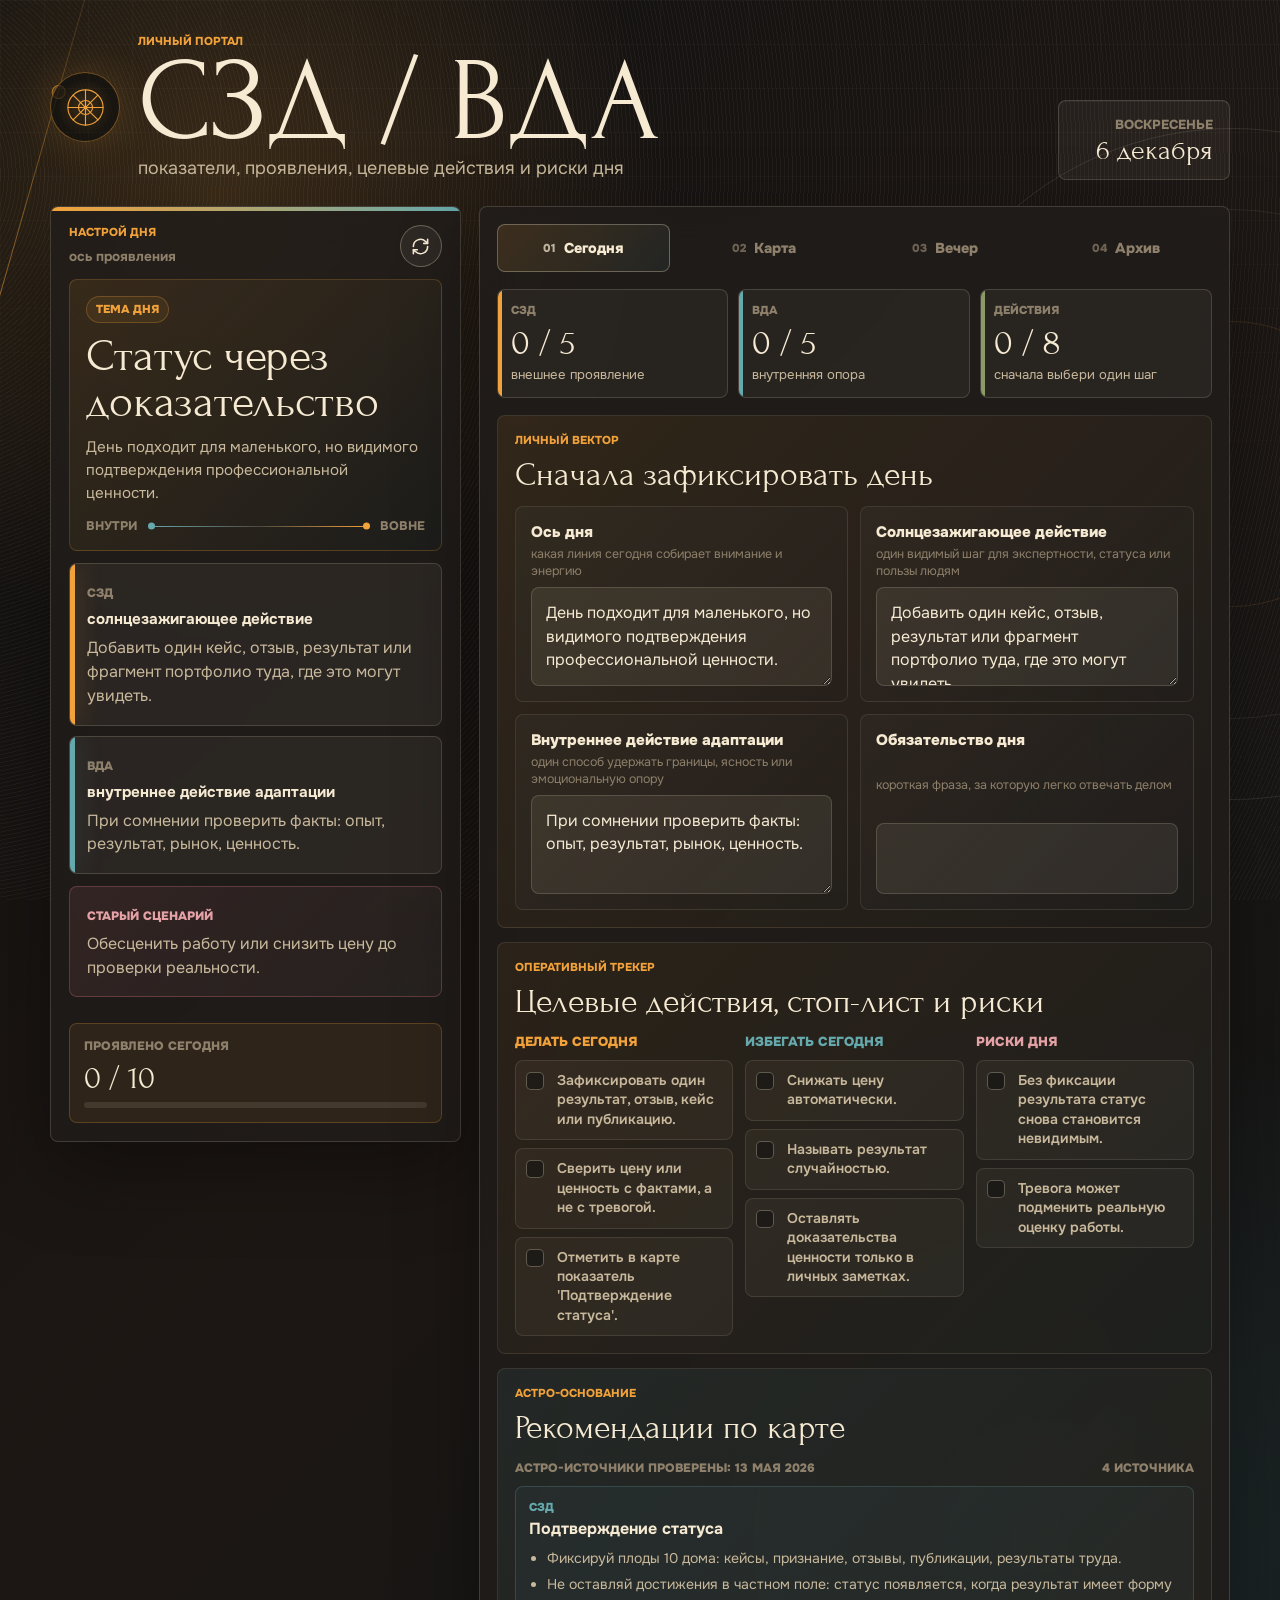
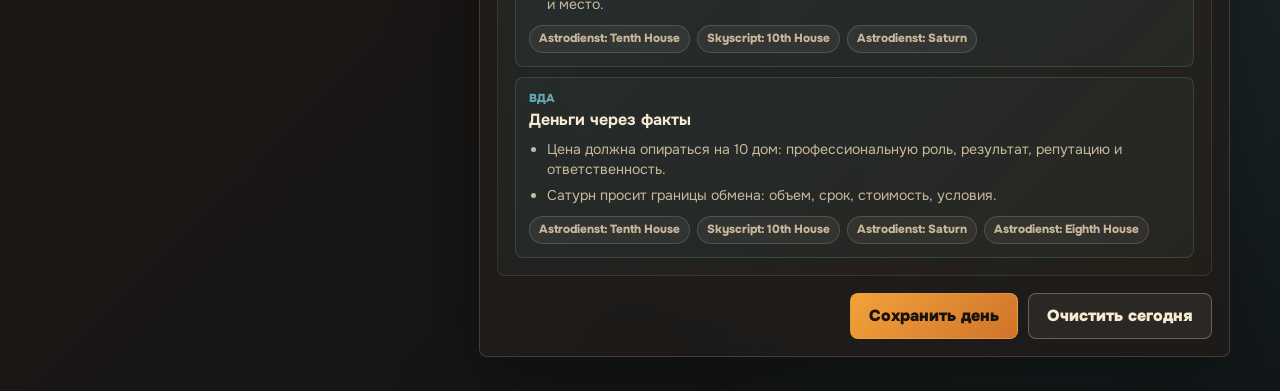
==== commit 3ab989f0: "Add portal progress summaries" ====
--- a/index.html
+++ b/index.html
@@ -108,6 +108,24 @@
             </button>
           </div>
 
+          <section class="day-brief" aria-label="Сводка дня">
+            <article class="brief-card sun">
+              <span>СЗД</span>
+              <strong id="szdBrief">0 / 5</strong>
+              <p>внешнее проявление</p>
+            </article>
+            <article class="brief-card moon">
+              <span>ВДА</span>
+              <strong id="vdaBrief">0 / 5</strong>
+              <p>внутренняя опора</p>
+            </article>
+            <article class="brief-card action">
+              <span>действия</span>
+              <strong id="actionBrief">0 / 0</strong>
+              <p id="dayNudge">сначала выбери один шаг</p>
+            </article>
+          </section>
+
           <form class="entry-form active" id="morningPanel" data-panel="morning">
             <section class="portal-section daily-setup">
               <div class="section-heading">
@@ -176,11 +194,28 @@
             <div class="map-intro">
               <p>Отмечай не идеальность, а факт проявления: 0 не было, 1 намечено, 2 проявлено. Источники здесь авторитетны внутри западной астрологической традиции.</p>
             </div>
-            <div class="source-dock" id="sourceDock"></div>
+            <div class="map-controls" role="group" aria-label="Фильтр показателей">
+              <button class="filter-button active" type="button" data-filter="all">Все</button>
+              <button class="filter-button" type="button" data-filter="szd">СЗД</button>
+              <button class="filter-button" type="button" data-filter="vda">ВДА</button>
+              <button class="filter-button" type="button" data-filter="active">Отмеченные</button>
+            </div>
+            <details class="source-dock-wrap">
+              <summary>Источники карты</summary>
+              <div class="source-dock" id="sourceDock"></div>
+            </details>
             <div class="indicator-grid" id="indicatorGrid"></div>
           </section>
 
           <form class="entry-form" id="eveningPanel" data-panel="evening">
+            <section class="portal-section day-summary">
+              <div class="section-heading">
+                <p class="eyebrow">авто-итог</p>
+                <h3>Главное за день</h3>
+              </div>
+              <div class="summary-grid" id="autoSummary"></div>
+            </section>
+
             <section class="portal-section">
               <div class="section-heading">
                 <p class="eyebrow">вечерняя сверка</p>
--- a/styles.css
+++ b/styles.css
@@ -505,6 +505,68 @@
   color: var(--paper);
 }
 
+.day-brief {
+  display: grid;
+  grid-template-columns: repeat(3, minmax(0, 1fr));
+  gap: 10px;
+  margin-bottom: 17px;
+}
+
+.brief-card {
+  position: relative;
+  overflow: hidden;
+  min-height: 102px;
+  padding: 13px;
+  border: 1px solid var(--line);
+  border-radius: var(--radius);
+  background: rgba(246, 234, 210, 0.045);
+}
+
+.brief-card::before {
+  content: "";
+  position: absolute;
+  inset: 0 auto 0 0;
+  width: 4px;
+}
+
+.brief-card.sun::before {
+  background: var(--sun);
+}
+
+.brief-card.moon::before {
+  background: var(--water);
+}
+
+.brief-card.action::before {
+  background: var(--green);
+}
+
+.brief-card span {
+  display: block;
+  margin-bottom: 8px;
+  color: var(--muted);
+  font-size: 0.72rem;
+  font-weight: 900;
+  text-transform: uppercase;
+}
+
+.brief-card strong {
+  display: block;
+  margin-bottom: 5px;
+  color: var(--paper);
+  font-family: var(--font-display);
+  font-size: 2.2rem;
+  font-weight: 400;
+  line-height: 1;
+}
+
+.brief-card p {
+  margin-bottom: 0;
+  color: var(--paper-dim);
+  font-size: 0.82rem;
+  line-height: 1.32;
+}
+
 .entry-form,
 .history-panel,
 .portal-panel {
@@ -570,6 +632,29 @@
   margin-bottom: 0;
 }
 
+.map-controls {
+  display: flex;
+  flex-wrap: wrap;
+  gap: 8px;
+}
+
+.filter-button {
+  min-height: 36px;
+  padding: 0 13px;
+  border: 1px solid var(--line);
+  border-radius: 999px;
+  background: rgba(246, 234, 210, 0.045);
+  color: var(--paper-dim);
+  font-size: 0.82rem;
+  font-weight: 850;
+}
+
+.filter-button.active {
+  border-color: rgba(242, 162, 58, 0.65);
+  background: rgba(242, 162, 58, 0.14);
+  color: var(--paper);
+}
+
 .evidence-section {
   background:
     linear-gradient(135deg, rgba(101, 169, 173, 0.11), rgba(242, 162, 58, 0.04)),
@@ -595,11 +680,32 @@
 
 .source-dock {
   align-items: flex-start;
-  margin-bottom: 4px;
   padding: 13px;
   border: 1px solid var(--line);
   border-radius: var(--radius);
   background: rgba(246, 234, 210, 0.045);
+}
+
+.source-dock-wrap {
+  border: 1px solid var(--line);
+  border-radius: var(--radius);
+  background: rgba(246, 234, 210, 0.035);
+}
+
+.source-dock-wrap summary {
+  min-height: 44px;
+  padding: 12px 13px;
+  color: var(--paper);
+  cursor: pointer;
+  font-size: 0.86rem;
+  font-weight: 900;
+  list-style-position: inside;
+}
+
+.source-dock-wrap .source-dock {
+  border-width: 1px 0 0;
+  border-radius: 0;
+  background: transparent;
 }
 
 .source-dock div,
@@ -752,6 +858,17 @@
   gap: 12px;
 }
 
+.map-empty {
+  display: grid;
+  min-height: 180px;
+  place-items: center;
+  grid-column: 1 / -1;
+  border: 1px dashed var(--line-bright);
+  border-radius: var(--radius);
+  color: var(--muted);
+  text-align: center;
+}
+
 .indicator-card {
   position: relative;
   overflow: hidden;
@@ -871,6 +988,49 @@
 .manifestation-list {
   display: grid;
   gap: 9px;
+}
+
+.summary-grid {
+  display: grid;
+  grid-template-columns: repeat(2, minmax(0, 1fr));
+  gap: 10px;
+}
+
+.summary-card {
+  min-height: 122px;
+  padding: 13px;
+  border: 1px solid rgba(246, 234, 210, 0.11);
+  border-radius: var(--radius);
+  background: rgba(246, 234, 210, 0.05);
+}
+
+.summary-card span {
+  display: block;
+  margin-bottom: 8px;
+  color: var(--muted);
+  font-size: 0.72rem;
+  font-weight: 900;
+  text-transform: uppercase;
+}
+
+.summary-card strong {
+  display: block;
+  margin-bottom: 8px;
+  color: var(--paper);
+  line-height: 1.24;
+}
+
+.summary-card p {
+  margin-bottom: 0;
+  color: var(--paper-dim);
+  font-size: 0.86rem;
+  line-height: 1.4;
+}
+
+.day-summary {
+  background:
+    linear-gradient(135deg, rgba(138, 155, 104, 0.13), rgba(101, 169, 173, 0.05)),
+    rgba(17, 16, 15, 0.22);
 }
 
 .manifestation-item,
@@ -1131,7 +1291,9 @@
 
   .daily-lists,
   .indicator-grid,
-  .entry-grid {
+  .entry-grid,
+  .day-brief,
+  .summary-grid {
     grid-template-columns: 1fr;
   }
 
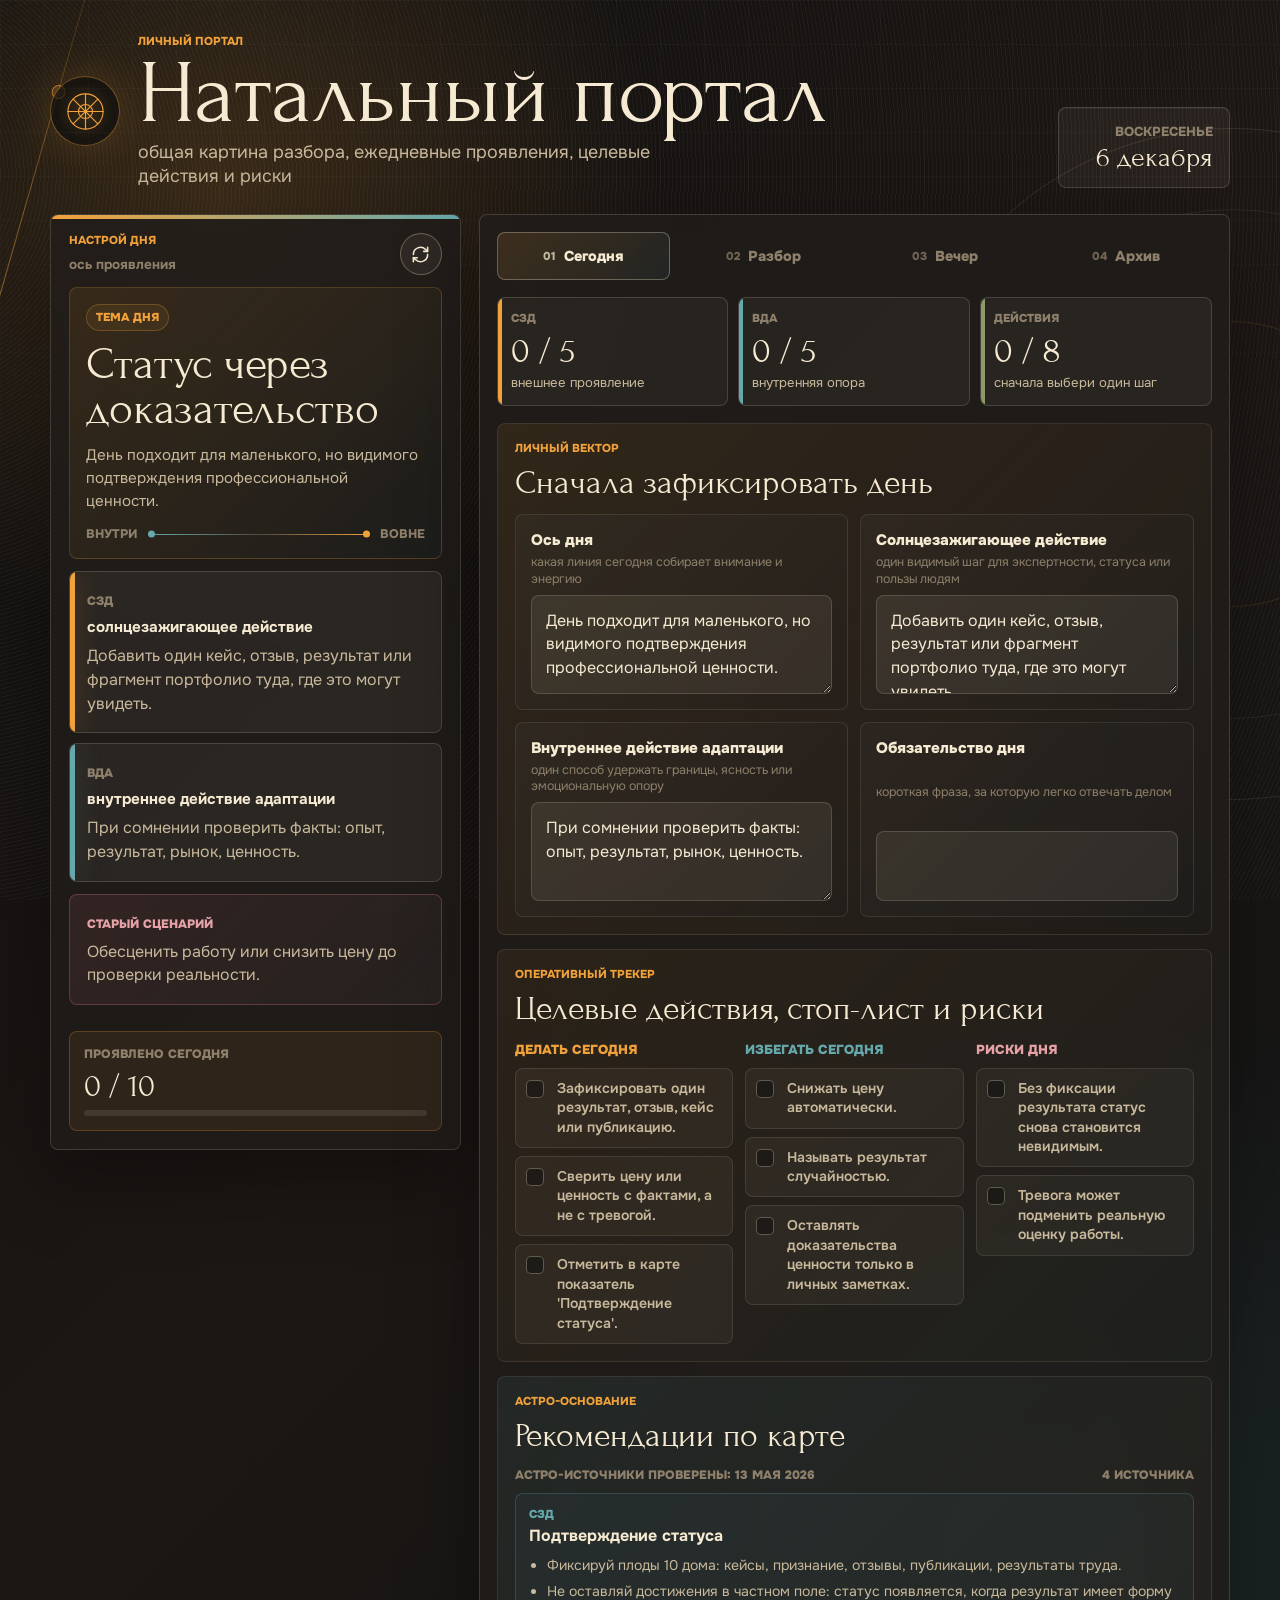
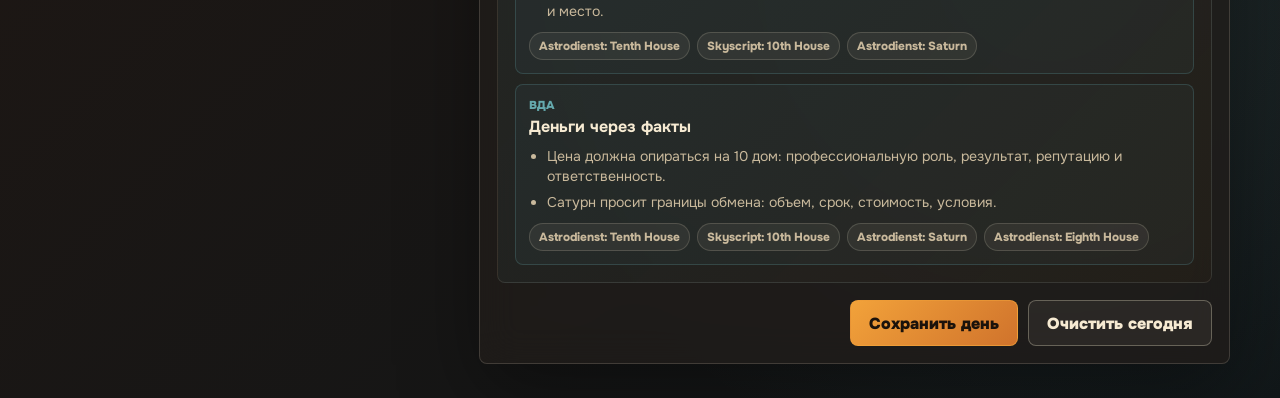
==== commit 2914d5b9: "Expand portal natal analysis matrix" ====
--- a/index.html
+++ b/index.html
@@ -3,7 +3,7 @@
   <head>
     <meta charset="utf-8">
     <meta name="viewport" content="width=device-width, initial-scale=1">
-    <title>СЗД / ВДА | ежедневная сверка</title>
+    <title>Натальный портал | ежедневная сверка</title>
     <link rel="preconnect" href="https://fonts.googleapis.com">
     <link rel="preconnect" href="https://fonts.gstatic.com" crossorigin>
     <link href="https://fonts.googleapis.com/css2?family=Forum&family=Onest:wght@400;500;600;700;800&display=swap" rel="stylesheet">
@@ -28,8 +28,8 @@
           </div>
           <div>
             <p class="eyebrow">личный портал</p>
-            <h1>СЗД / ВДА</h1>
-            <p class="subtitle">показатели, проявления, целевые действия и риски дня</p>
+            <h1>Натальный портал</h1>
+            <p class="subtitle">общая картина разбора, ежедневные проявления, целевые действия и риски</p>
           </div>
         </div>
         <div class="date-card">
@@ -98,7 +98,7 @@
               <span>01</span> Сегодня
             </button>
             <button class="tab" type="button" data-tab="map" role="tab" aria-selected="false">
-              <span>02</span> Карта
+              <span>02</span> Разбор
             </button>
             <button class="tab" type="button" data-tab="evening" role="tab" aria-selected="false">
               <span>03</span> Вечер
@@ -186,25 +186,63 @@
             </section>
           </form>
 
-          <section class="portal-panel" id="mapPanel" data-panel="map" aria-label="Карта показателей">
-            <div class="section-heading">
-              <p class="eyebrow">карта разбора</p>
-              <h3>Показатели и проявления</h3>
-            </div>
-            <div class="map-intro">
-              <p>Отмечай не идеальность, а факт проявления: 0 не было, 1 намечено, 2 проявлено. Источники здесь авторитетны внутри западной астрологической традиции.</p>
-            </div>
-            <div class="map-controls" role="group" aria-label="Фильтр показателей">
-              <button class="filter-button active" type="button" data-filter="all">Все</button>
-              <button class="filter-button" type="button" data-filter="szd">СЗД</button>
-              <button class="filter-button" type="button" data-filter="vda">ВДА</button>
-              <button class="filter-button" type="button" data-filter="active">Отмеченные</button>
-            </div>
-            <details class="source-dock-wrap">
-              <summary>Источники карты</summary>
-              <div class="source-dock" id="sourceDock"></div>
-            </details>
-            <div class="indicator-grid" id="indicatorGrid"></div>
+          <section class="portal-panel" id="mapPanel" data-panel="map" aria-label="Разбор показателей">
+            <section class="portal-section natal-section" aria-label="Натальная матрица разбора">
+              <div class="section-heading split-heading">
+                <div>
+                  <p class="eyebrow">общая картина</p>
+                  <h3>Натальная матрица разбора</h3>
+                </div>
+                <span class="verified-chip">источники проверены: 13 мая 2026</span>
+              </div>
+              <div class="natal-synthesis">
+                <article>
+                  <span>главная линия</span>
+                  <strong>интуиция должна получать профессиональную форму</strong>
+                  <p>Солнце в Рыбах в 10 доме связывает смысл, помощь и тонкое видение с публичной ролью, статусом и видимым результатом.</p>
+                </article>
+                <article>
+                  <span>эмоциональная опора</span>
+                  <strong>чувствительность работает лучше через границы</strong>
+                  <p>Луна в Раке и 8 дом дают глубину реакции; задача дня: отделять чувство, факт, чужую ответственность и следующий шаг.</p>
+                </article>
+                <article>
+                  <span>способ движения</span>
+                  <strong>не рывок, а выдержанная последовательность</strong>
+                  <p>Марс, Сатурн и напряжения к Урану/Нептуну требуют действия без исчезновения, хаоса, спасательства и тумана.</p>
+                </article>
+              </div>
+              <div class="factor-controls" role="group" aria-label="Фильтр натальной матрицы">
+                <button class="factor-button active" type="button" data-factor-filter="all">Все</button>
+                <button class="factor-button" type="button" data-factor-filter="planet">Планеты</button>
+                <button class="factor-button" type="button" data-factor-filter="sign">Знаки</button>
+                <button class="factor-button" type="button" data-factor-filter="house">Дома</button>
+                <button class="factor-button" type="button" data-factor-filter="aspect">Аспекты</button>
+                <button class="factor-button" type="button" data-factor-filter="synthesis">Связки</button>
+              </div>
+              <div class="factor-grid" id="factorGrid"></div>
+            </section>
+
+            <section class="portal-section tracker-section" aria-label="Трекер проявлений">
+              <div class="section-heading">
+                <p class="eyebrow">ежедневный трекер</p>
+                <h3>Показатели и проявления</h3>
+              </div>
+              <div class="map-intro">
+                <p>Отмечай не идеальность, а факт проявления: 0 не было, 1 намечено, 2 проявлено. Здесь СЗД и ВДА остаются практической частью всей натальной картины.</p>
+              </div>
+              <div class="map-controls" role="group" aria-label="Фильтр показателей">
+                <button class="filter-button active" type="button" data-filter="all">Все</button>
+                <button class="filter-button" type="button" data-filter="szd">СЗД</button>
+                <button class="filter-button" type="button" data-filter="vda">ВДА</button>
+                <button class="filter-button" type="button" data-filter="active">Отмеченные</button>
+              </div>
+              <details class="source-dock-wrap">
+                <summary>Источники карты</summary>
+                <div class="source-dock" id="sourceDock"></div>
+              </details>
+              <div class="indicator-grid" id="indicatorGrid"></div>
+            </section>
           </section>
 
           <form class="entry-form" id="eveningPanel" data-panel="evening">
--- a/styles.css
+++ b/styles.css
@@ -196,10 +196,11 @@
 h1 {
   margin-bottom: 5px;
   font-family: var(--font-display);
-  font-size: 7.4rem;
+  font-size: clamp(4rem, 7vw, 5.8rem);
   font-weight: 400;
-  line-height: 0.82;
+  line-height: 0.9;
   letter-spacing: 0;
+  text-wrap: balance;
 }
 
 .subtitle {
@@ -623,6 +624,73 @@
   line-height: 1;
 }
 
+.split-heading {
+  grid-template-columns: minmax(0, 1fr) auto;
+  align-items: start;
+  gap: 16px;
+}
+
+.verified-chip {
+  align-self: start;
+  max-width: 220px;
+  padding: 8px 10px;
+  border: 1px solid rgba(101, 169, 173, 0.28);
+  border-radius: 999px;
+  background: rgba(101, 169, 173, 0.075);
+  color: var(--paper-dim);
+  font-size: 0.72rem;
+  font-weight: 900;
+  line-height: 1.25;
+  text-align: right;
+  text-transform: uppercase;
+}
+
+.natal-section {
+  background:
+    radial-gradient(circle at 10% 0%, rgba(242, 162, 58, 0.14), transparent 21rem),
+    linear-gradient(135deg, rgba(101, 169, 173, 0.1), rgba(246, 234, 210, 0.025)),
+    rgba(17, 16, 15, 0.24);
+}
+
+.natal-synthesis {
+  display: grid;
+  grid-template-columns: repeat(3, minmax(0, 1fr));
+  gap: 10px;
+  margin-bottom: 14px;
+}
+
+.natal-synthesis article {
+  min-height: 148px;
+  padding: 14px;
+  border: 1px solid rgba(246, 234, 210, 0.12);
+  border-radius: var(--radius);
+  background: rgba(17, 16, 15, 0.24);
+}
+
+.natal-synthesis span,
+.practice-line span {
+  display: block;
+  margin-bottom: 8px;
+  color: var(--muted);
+  font-size: 0.72rem;
+  font-weight: 900;
+  text-transform: uppercase;
+}
+
+.natal-synthesis strong {
+  display: block;
+  margin-bottom: 8px;
+  color: var(--paper);
+  line-height: 1.25;
+}
+
+.natal-synthesis p {
+  margin-bottom: 0;
+  color: var(--paper-dim);
+  font-size: 0.86rem;
+  line-height: 1.42;
+}
+
 .map-intro {
   color: var(--paper-dim);
   line-height: 1.48;
@@ -632,13 +700,19 @@
   margin-bottom: 0;
 }
 
-.map-controls {
+.map-controls,
+.factor-controls {
   display: flex;
   flex-wrap: wrap;
   gap: 8px;
 }
 
-.filter-button {
+.factor-controls {
+  margin-bottom: 14px;
+}
+
+.filter-button,
+.factor-button {
   min-height: 36px;
   padding: 0 13px;
   border: 1px solid var(--line);
@@ -649,10 +723,132 @@
   font-weight: 850;
 }
 
-.filter-button.active {
+.filter-button.active,
+.factor-button.active {
   border-color: rgba(242, 162, 58, 0.65);
   background: rgba(242, 162, 58, 0.14);
   color: var(--paper);
+}
+
+.factor-grid {
+  display: grid;
+  grid-template-columns: repeat(2, minmax(0, 1fr));
+  gap: 12px;
+}
+
+.factor-card {
+  position: relative;
+  overflow: hidden;
+  display: grid;
+  gap: 12px;
+  align-content: start;
+  padding: 16px;
+  border: 1px solid var(--line);
+  border-radius: var(--radius);
+  background: rgba(246, 234, 210, 0.052);
+}
+
+.factor-card::before {
+  content: "";
+  position: absolute;
+  inset: 0 auto 0 0;
+  width: 4px;
+}
+
+.factor-card.planet::before {
+  background: var(--sun);
+}
+
+.factor-card.sign::before {
+  background: var(--water);
+}
+
+.factor-card.house::before {
+  background: var(--green);
+}
+
+.factor-card.aspect::before {
+  background: var(--rose);
+}
+
+.factor-card.synthesis::before {
+  background: linear-gradient(var(--sun), var(--water));
+}
+
+.factor-card header {
+  display: grid;
+  gap: 4px;
+}
+
+.factor-card header span {
+  color: var(--muted);
+  font-size: 0.72rem;
+  font-weight: 900;
+  text-transform: uppercase;
+}
+
+.factor-card h4 {
+  margin-bottom: 0;
+  color: var(--paper);
+  font-family: var(--font-display);
+  font-size: 1.7rem;
+  font-weight: 400;
+  line-height: 0.98;
+}
+
+.factor-card header p,
+.factor-meaning,
+.practice-line p {
+  margin-bottom: 0;
+  color: var(--paper-dim);
+  font-size: 0.88rem;
+  line-height: 1.42;
+}
+
+.factor-card header p {
+  color: var(--sun);
+  font-weight: 750;
+}
+
+.factor-card dl {
+  display: grid;
+  gap: 9px;
+  margin: 0;
+}
+
+.factor-card dl div {
+  display: grid;
+  gap: 3px;
+}
+
+.factor-card dt {
+  color: var(--muted);
+  font-size: 0.7rem;
+  font-weight: 900;
+  text-transform: uppercase;
+}
+
+.factor-card dd {
+  margin: 0;
+  color: var(--paper-dim);
+  font-size: 0.84rem;
+  line-height: 1.38;
+}
+
+.practice-line {
+  padding: 12px;
+  border: 1px solid rgba(242, 162, 58, 0.2);
+  border-radius: var(--radius);
+  background: rgba(242, 162, 58, 0.06);
+}
+
+.practice-line span {
+  color: var(--sun);
+}
+
+.tracker-section {
+  display: grid;
+  gap: 14px;
 }
 
 .evidence-section {
@@ -1290,11 +1486,22 @@
   }
 
   .daily-lists,
+  .factor-grid,
   .indicator-grid,
   .entry-grid,
   .day-brief,
+  .natal-synthesis,
   .summary-grid {
     grid-template-columns: 1fr;
+  }
+
+  .split-heading {
+    grid-template-columns: 1fr;
+  }
+
+  .verified-chip {
+    max-width: none;
+    text-align: left;
   }
 
   .entry-grid label:first-child,
@@ -1331,7 +1538,7 @@
   }
 
   h1 {
-    font-size: 4rem;
+    font-size: 3.45rem;
   }
 
   .subtitle {
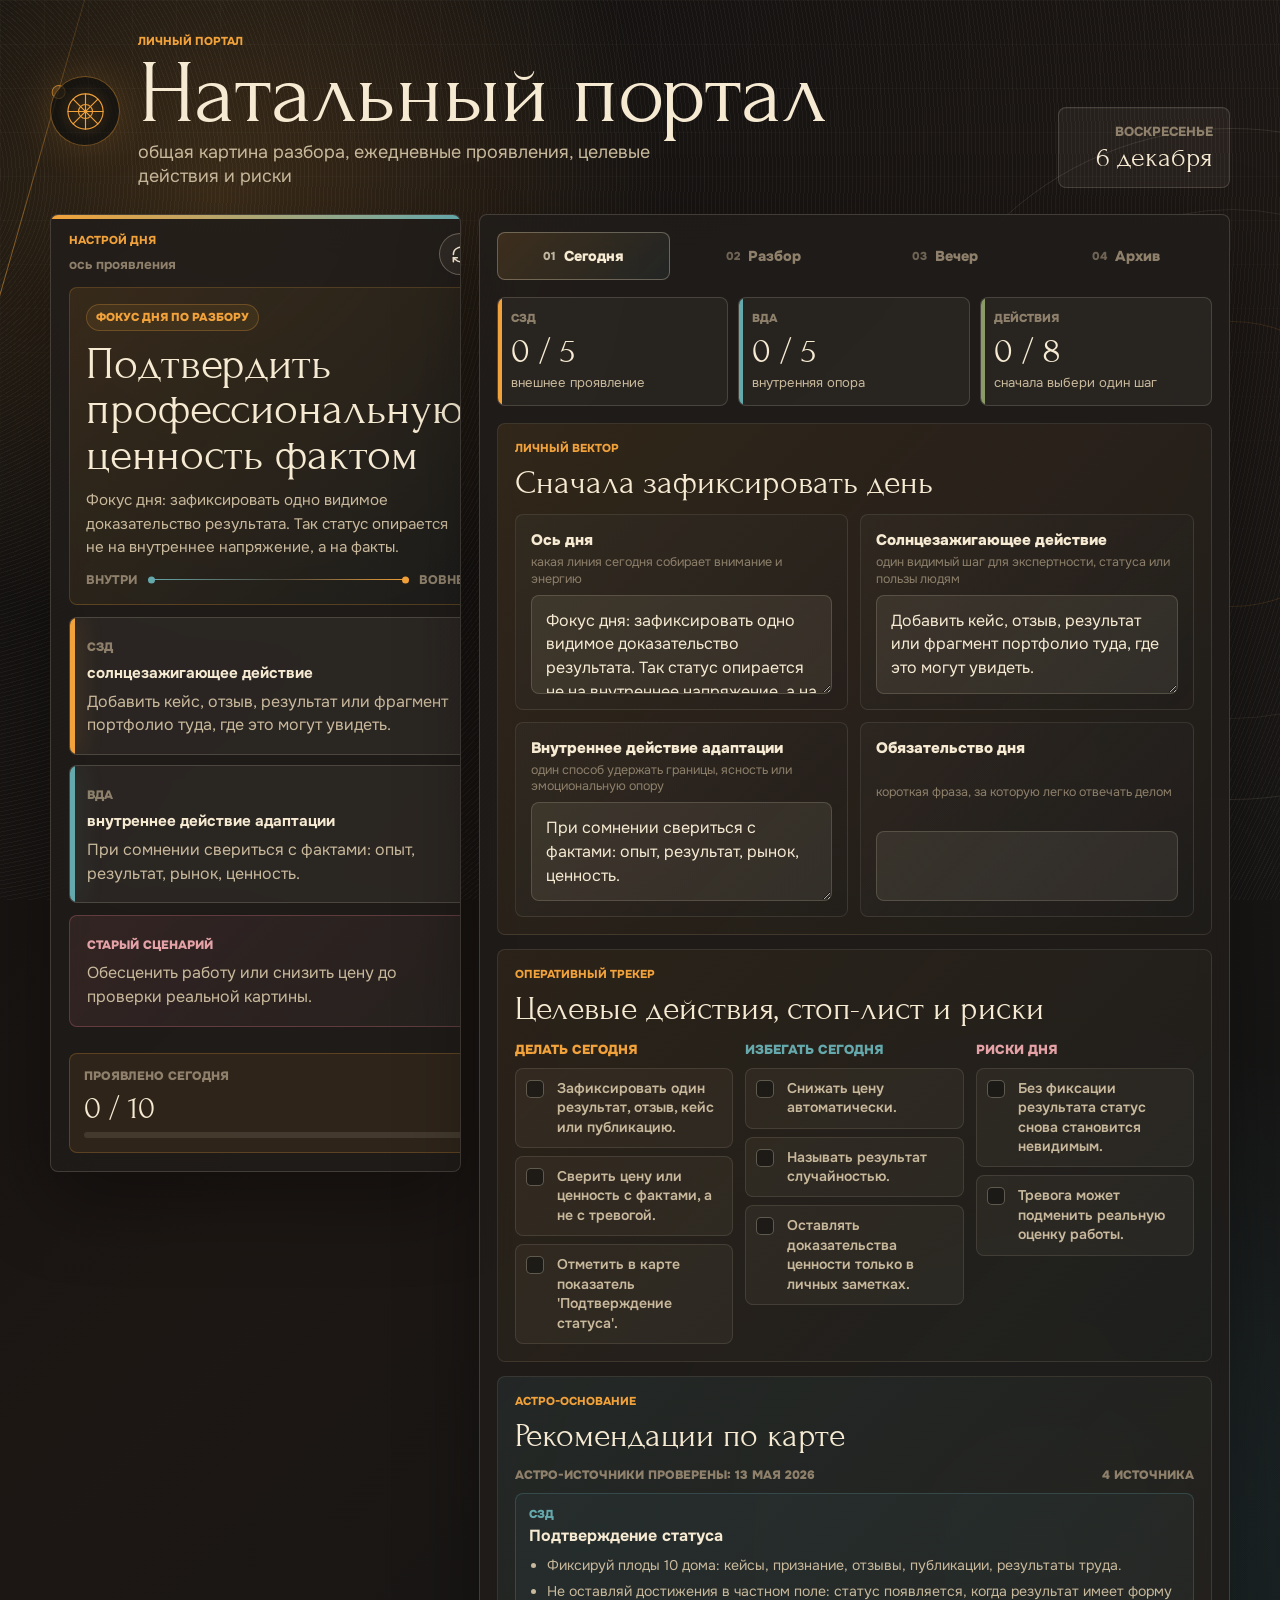
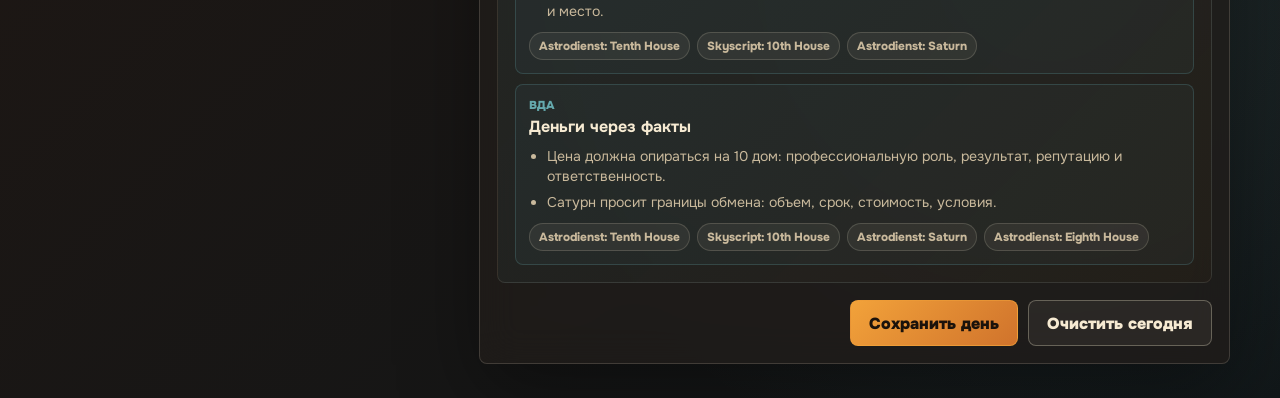
==== commit 9301db6e: "Refine daily focus wording" ====
--- a/index.html
+++ b/index.html
@@ -56,9 +56,9 @@
           </div>
 
           <div class="focus-card">
-            <span class="focus-chip">тема дня</span>
-            <h2 id="focusTitle">Экспертность в ясной форме</h2>
-            <p id="focusText">Сегодня важен один видимый шаг: не просто почувствовать, а оформить интуицию в понятный вывод, структуру или рекомендацию.</p>
+            <span class="focus-chip">фокус дня по разбору</span>
+            <h2 id="focusTitle">Проявить экспертность через ясную форму</h2>
+            <p id="focusText">Это не прогноз, а рабочая точка настройки: перевести тонкое наблюдение в понятный вывод или рекомендацию и показать его вовне.</p>
 
             <div class="axis-map" aria-label="Ось СЗД и ВДА">
               <span>внутри</span>
